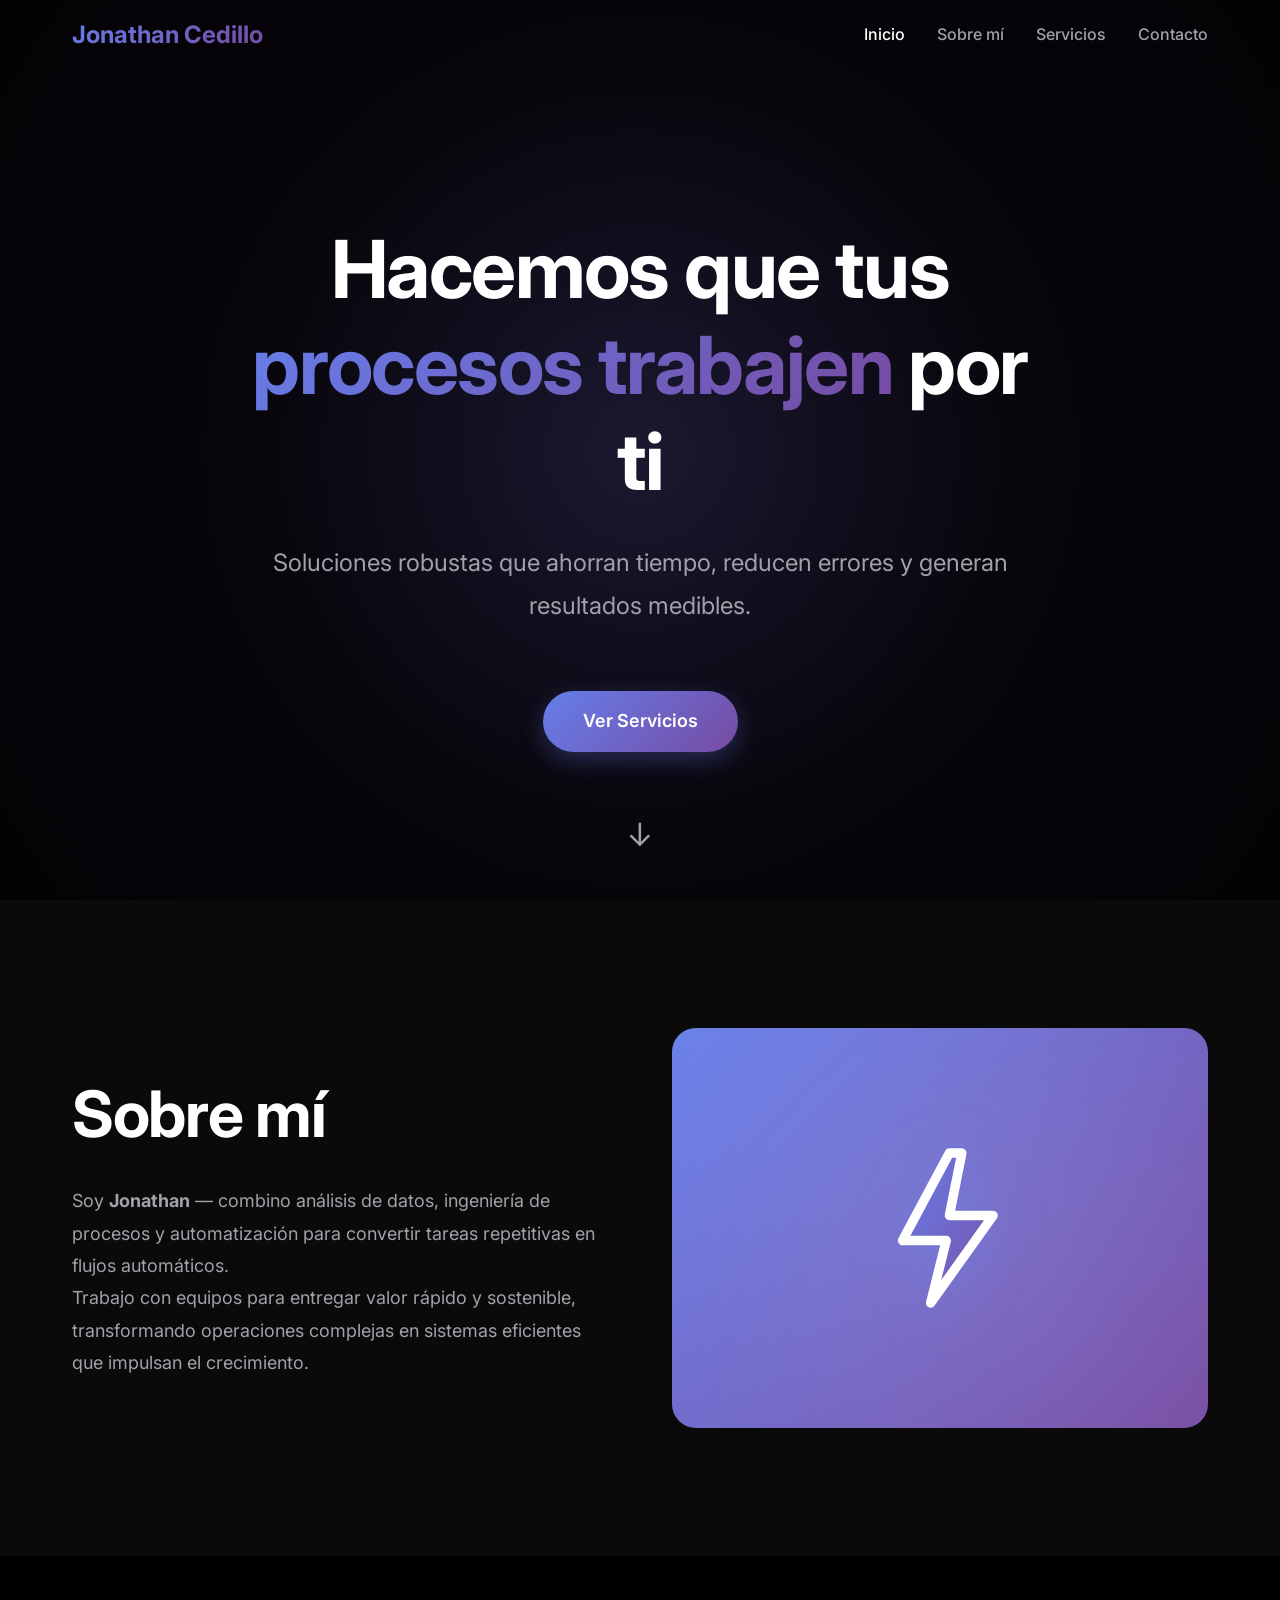
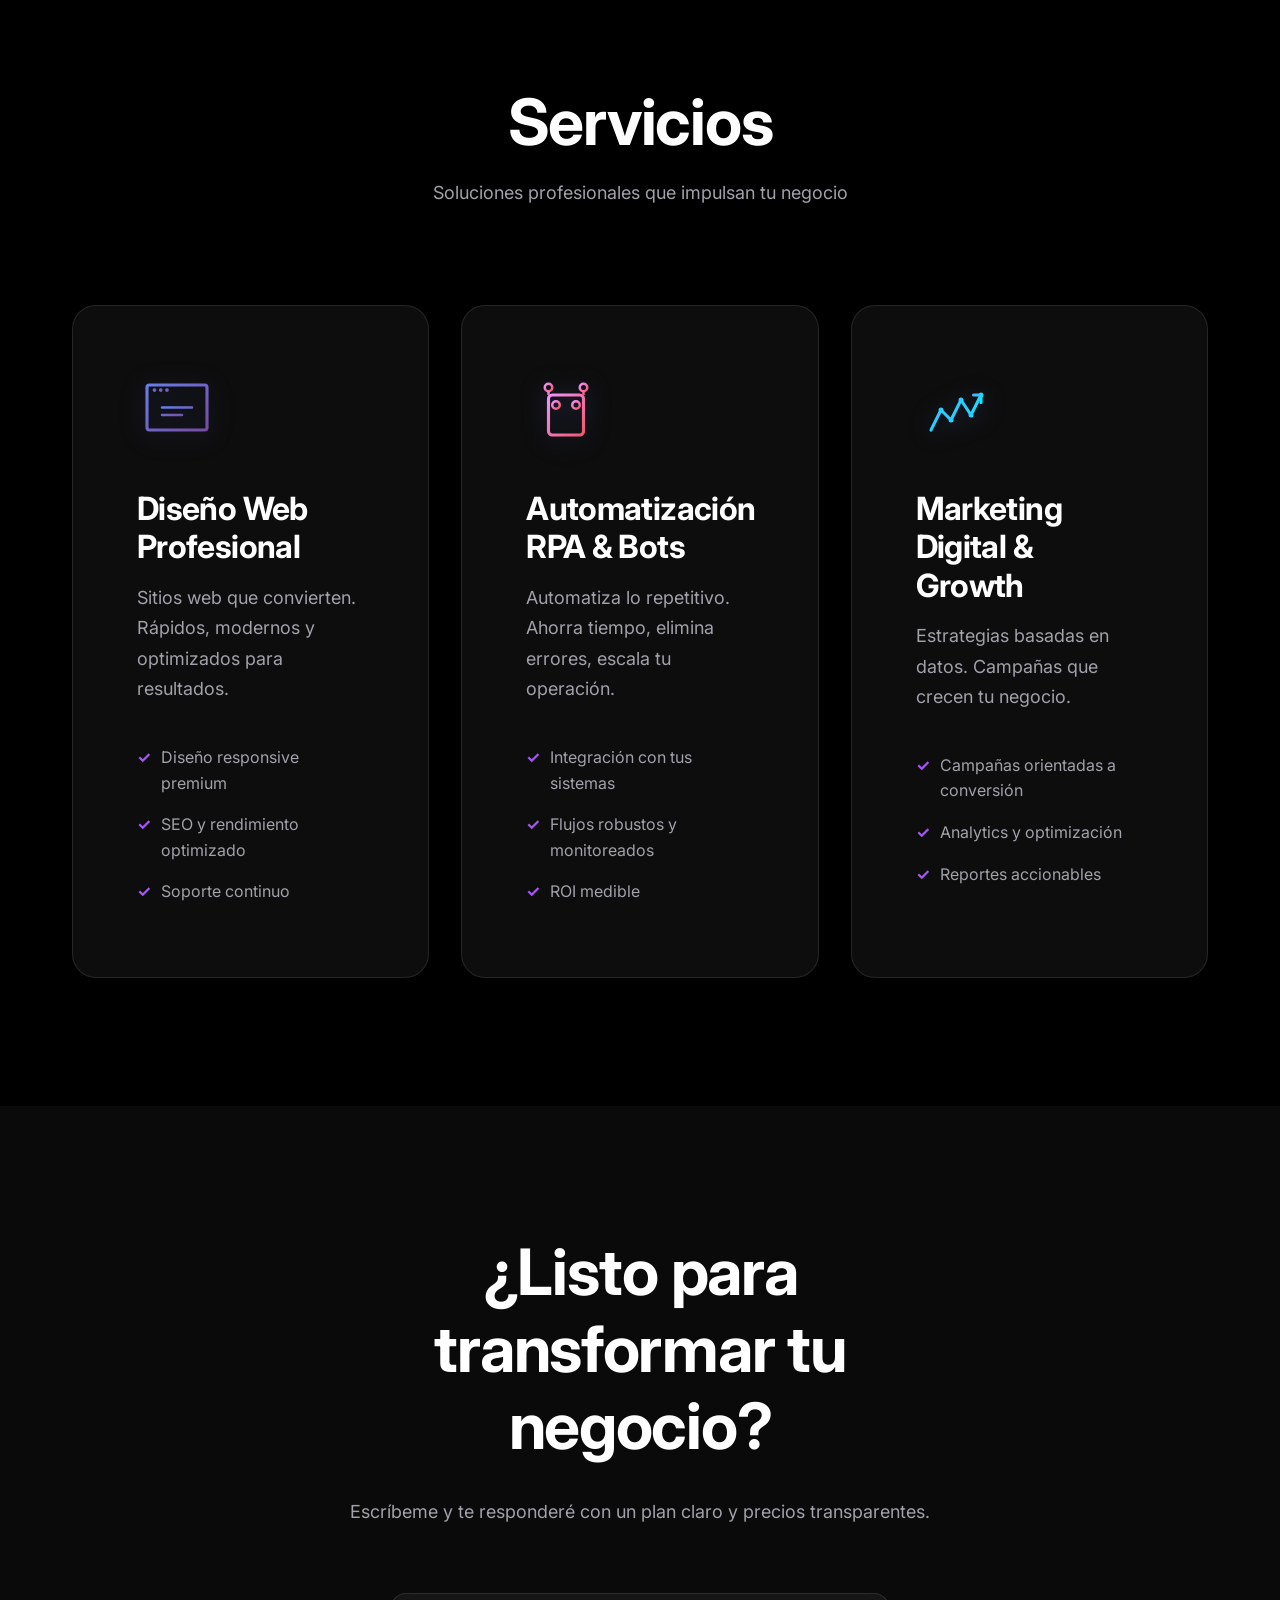
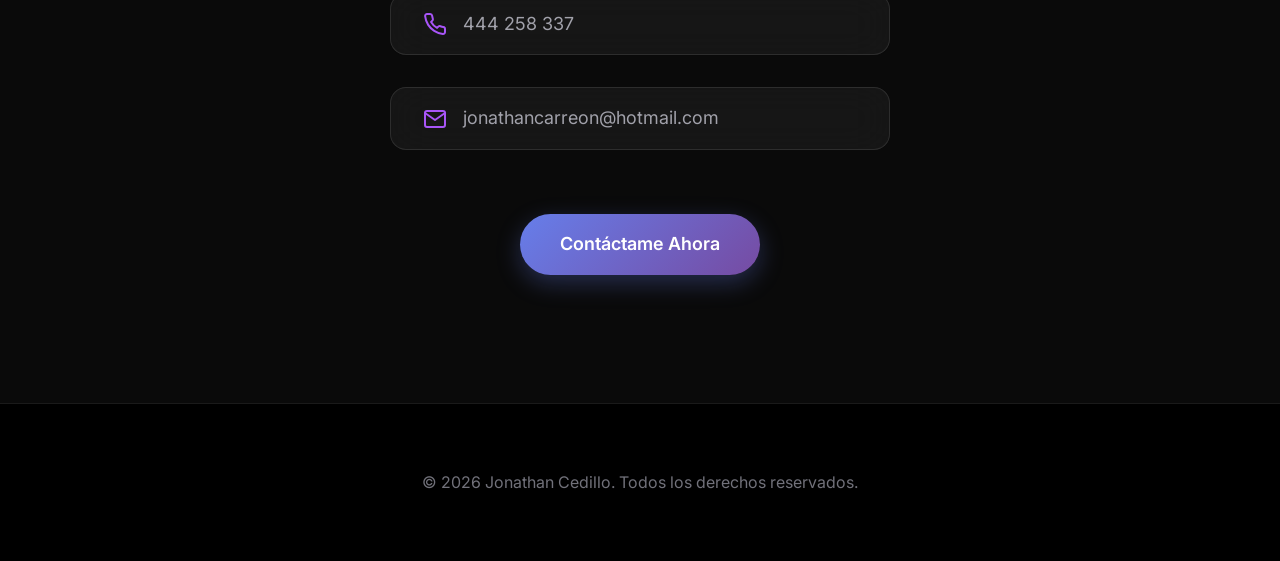
==== index.html @ 942b06e4 "Subida nueva version limpia" ====
<!DOCTYPE html>
<html lang="es">

<head>
    <meta charset="UTF-8">
    <meta name="viewport" content="width=device-width, initial-scale=1.0">
    <meta name="description"
        content="Jonathan Cedillo - Analista de datos, Web Master y desarrollador RPA. Soluciones que ahorran tiempo y generan resultados.">
    <meta name="keywords" content="desarrollo web, RPA, automatización, marketing digital, análisis de datos">
    <meta name="author" content="Jonathan Cedillo">

    <title>Jonathan Cedillo — Innovación Digital</title>

    <!-- Google Fonts -->
    <link rel="preconnect" href="https://fonts.googleapis.com">
    <link rel="preconnect" href="https://fonts.gstatic.com" crossorigin>
    <link href="https://fonts.googleapis.com/css2?family=Inter:wght@400;500;600;700;800&display=swap" rel="stylesheet">

    <!-- Styles -->
    <link rel="stylesheet" href="styles.css">
</head>

<body>
    <!-- Navigation -->
    <nav class="navbar" id="navbar">
        <div class="container nav-container">
            <a href="#hero" class="logo">Jonathan Cedillo</a>
            <ul class="nav-links">
                <li><a href="#hero" class="nav-link">Inicio</a></li>
                <li><a href="#about" class="nav-link">Sobre mí</a></li>
                <li><a href="#services" class="nav-link">Servicios</a></li>
                <li><a href="#contact" class="nav-link">Contacto</a></li>
            </ul>
            <button class="mobile-menu-btn" aria-label="Menu">☰</button>
        </div>
    </nav>

    <!-- Hero Section -->
    <section class="hero" id="hero">
        <div class="hero-background"></div>
        <div class="container hero-content">
            <h1 class="hero-title">
                Hacemos que tus <span class="gradient-text">procesos trabajen</span> por ti
            </h1>
            <p class="hero-subtitle">
                Soluciones robustas que ahorran tiempo, reducen errores y generan resultados medibles.
            </p>
            <a href="#services" class="hero-cta">Ver Servicios</a>
        </div>
        <div class="scroll-indicator"></div>
    </section>

    <!-- About Section -->
    <section class="about section" id="about">
        <div class="container">
            <div class="about-content" data-animate>
                <div class="about-text">
                    <h2>Sobre mí</h2>
                    <p>
                        Soy <strong>Jonathan</strong> — combino análisis de datos, ingeniería de procesos y
                        automatización
                        para convertir tareas repetitivas en flujos automáticos.
                    </p>
                    <p>
                        Trabajo con equipos para entregar valor rápido y sostenible, transformando operaciones
                        complejas en sistemas eficientes que impulsan el crecimiento.
                    </p>
                </div>
                <div class="about-visual">
                    <svg class="about-icon" viewBox="0 0 64 64" fill="none" xmlns="http://www.w3.org/2000/svg">
                        <path d="M35 8L20 36h14l-5 20 20-28H35l4-20z" stroke="white" stroke-width="3"
                            stroke-linecap="round" stroke-linejoin="round" fill="url(#aboutGrad)" />
                        <defs>
                            <linearGradient id="aboutGrad" x1="0%" y1="0%" x2="100%" y2="100%">
                                <stop offset="0%" style="stop-color:#667eea;stop-opacity:0.8" />
                                <stop offset="100%" style="stop-color:#764ba2;stop-opacity:0.8" />
                            </linearGradient>
                        </defs>
                    </svg>
                </div>
            </div>
        </div>
    </section>

    <!-- Services Section -->
    <section class="services section" id="services">
        <div class="container">
            <div class="section-header">
                <h2>Servicios</h2>
                <p>Soluciones profesionales que impulsan tu negocio</p>
            </div>

            <div class="services-grid">
                <!-- Service 1: Web Design -->
                <div class="service-card" data-animate>
                    <div class="service-icon">
                        <svg viewBox="0 0 64 64" fill="none" xmlns="http://www.w3.org/2000/svg">
                            <rect x="8" y="12" width="48" height="36" rx="2" stroke="url(#grad1)" stroke-width="2.5" />
                            <path d="M8 20h48" stroke="url(#grad1)" stroke-width="2.5" />
                            <circle cx="14" cy="16" r="1.5" fill="url(#grad1)" />
                            <circle cx="19" cy="16" r="1.5" fill="url(#grad1)" />
                            <circle cx="24" cy="16" r="1.5" fill="url(#grad1)" />
                            <path d="M20 30h24M20 36h16" stroke="url(#grad1)" stroke-width="2" stroke-linecap="round" />
                            <defs>
                                <linearGradient id="grad1" x1="0%" y1="0%" x2="100%" y2="100%">
                                    <stop offset="0%" style="stop-color:#667eea;stop-opacity:1" />
                                    <stop offset="100%" style="stop-color:#764ba2;stop-opacity:1" />
                                </linearGradient>
                            </defs>
                        </svg>
                    </div>
                    <h3>Diseño Web Profesional</h3>
                    <p class="service-description">
                        Sitios web que convierten. Rápidos, modernos y optimizados para resultados.
                    </p>
                    <ul class="service-features">
                        <li>Diseño responsive premium</li>
                        <li>SEO y rendimiento optimizado</li>
                        <li>Soporte continuo</li>
                    </ul>
                </div>

                <!-- Service 2: RPA & Bots -->
                <div class="service-card" data-animate>
                    <div class="service-icon">
                        <svg viewBox="0 0 64 64" fill="none" xmlns="http://www.w3.org/2000/svg">
                            <rect x="18" y="20" width="28" height="32" rx="3" stroke="url(#grad2)" stroke-width="2.5" />
                            <circle cx="24" cy="28" r="3" stroke="url(#grad2)" stroke-width="2" />
                            <circle cx="40" cy="28" r="3" stroke="url(#grad2)" stroke-width="2" />
                            <path d="M26 38h12" stroke="url(#grad2)" stroke-width="2.5" stroke-linecap="round" />
                            <circle cx="18" cy="14" r="3" stroke="url(#grad2)" stroke-width="2" />
                            <circle cx="46" cy="14" r="3" stroke="url(#grad2)" stroke-width="2" />
                            <path d="M18 17v3M46 17v3" stroke="url(#grad2)" stroke-width="2" />
                            <defs>
                                <linearGradient id="grad2" x1="0%" y1="0%" x2="100%" y2="100%">
                                    <stop offset="0%" style="stop-color:#f093fb;stop-opacity:1" />
                                    <stop offset="100%" style="stop-color:#f5576c;stop-opacity:1" />
                                </linearGradient>
                            </defs>
                        </svg>
                    </div>
                    <h3>Automatización RPA & Bots</h3>
                    <p class="service-description">
                        Automatiza lo repetitivo. Ahorra tiempo, elimina errores, escala tu operación.
                    </p>
                    <ul class="service-features">
                        <li>Integración con tus sistemas</li>
                        <li>Flujos robustos y monitoreados</li>
                        <li>ROI medible</li>
                    </ul>
                </div>

                <!-- Service 3: Marketing Digital -->
                <div class="service-card" data-animate>
                    <div class="service-icon">
                        <svg viewBox="0 0 64 64" fill="none" xmlns="http://www.w3.org/2000/svg">
                            <path d="M12 48L20 32L28 40L36 24L44 36L52 20" stroke="url(#grad3)" stroke-width="2.5"
                                stroke-linecap="round" stroke-linejoin="round" />
                            <path d="M46 20h6v6" stroke="url(#grad3)" stroke-width="2.5" stroke-linecap="round"
                                stroke-linejoin="round" />
                            <circle cx="20" cy="32" r="2" fill="url(#grad3)" />
                            <circle cx="28" cy="40" r="2" fill="url(#grad3)" />
                            <circle cx="36" cy="24" r="2" fill="url(#grad3)" />
                            <circle cx="44" cy="36" r="2" fill="url(#grad3)" />
                            <circle cx="52" cy="20" r="2" fill="url(#grad3)" />
                            <defs>
                                <linearGradient id="grad3" x1="0%" y1="0%" x2="100%" y2="100%">
                                    <stop offset="0%" style="stop-color:#4facfe;stop-opacity:1" />
                                    <stop offset="100%" style="stop-color:#00f2fe;stop-opacity:1" />
                                </linearGradient>
                            </defs>
                        </svg>
                    </div>
                    <h3>Marketing Digital & Growth</h3>
                    <p class="service-description">
                        Estrategias basadas en datos. Campañas que crecen tu negocio.
                    </p>
                    <ul class="service-features">
                        <li>Campañas orientadas a conversión</li>
                        <li>Analytics y optimización</li>
                        <li>Reportes accionables</li>
                    </ul>
                </div>
            </div>
        </div>
    </section>

    <!-- Contact Section -->
    <section class="contact section" id="contact">
        <div class="container">
            <div class="contact-content" data-animate>
                <h2>¿Listo para transformar tu negocio?</h2>
                <p>
                    Escríbeme y te responderé con un plan claro y precios transparentes.
                </p>

                <div class="contact-info">
                    <a href="tel:+52444258337" class="contact-item">
                        <svg viewBox="0 0 24 24" fill="none" xmlns="http://www.w3.org/2000/svg">
                            <path
                                d="M22 16.92v3a2 2 0 01-2.18 2 19.79 19.79 0 01-8.63-3.07 19.5 19.5 0 01-6-6 19.79 19.79 0 01-3.07-8.67A2 2 0 014.11 2h3a2 2 0 012 1.72 12.84 12.84 0 00.7 2.81 2 2 0 01-.45 2.11L8.09 9.91a16 16 0 006 6l1.27-1.27a2 2 0 012.11-.45 12.84 12.84 0 002.81.7A2 2 0 0122 16.92z"
                                stroke="currentColor" stroke-width="2" stroke-linecap="round" stroke-linejoin="round" />
                        </svg>
                        <span>444 258 337</span>
                    </a>

                    <a href="mailto:jonathancarreon@hotmail.com" class="contact-item">
                        <svg viewBox="0 0 24 24" fill="none" xmlns="http://www.w3.org/2000/svg">
                            <path d="M4 4h16c1.1 0 2 .9 2 2v12c0 1.1-.9 2-2 2H4c-1.1 0-2-.9-2-2V6c0-1.1.9-2 2-2z"
                                stroke="currentColor" stroke-width="2" stroke-linecap="round" stroke-linejoin="round" />
                            <polyline points="22,6 12,13 2,6" stroke="currentColor" stroke-width="2"
                                stroke-linecap="round" stroke-linejoin="round" />
                        </svg>
                        <span>jonathancarreon@hotmail.com</span>
                    </a>
                </div>

                <a href="mailto:jonathancarreon@hotmail.com" class="contact-cta">
                    Contáctame Ahora
                </a>
            </div>
        </div>
    </section>

    <!-- Footer -->
    <footer class="footer">
        <div class="container">
            <p>&copy; 2026 Jonathan Cedillo. Todos los derechos reservados.</p>
        </div>
    </footer>

    <!-- JavaScript -->
    <script src="script.js"></script>
</body>

</html>
---- styles.css ----
/* ============================================
   PREMIUM DESIGN SYSTEM - Apple-Inspired
   ============================================ */

:root {
  /* Color Palette - Dark Mode Premium */
  --color-bg-primary: #000000;
  --color-bg-secondary: #0a0a0a;
  --color-bg-tertiary: #1a1a1a;

  /* Vibrant Accents */
  --color-accent-purple: #a855f7;
  --color-accent-blue: #3b82f6;
  --color-accent-cyan: #06b6d4;
  --color-accent-pink: #ec4899;

  /* Gradients */
  --gradient-primary: linear-gradient(135deg, #667eea 0%, #764ba2 100%);
  --gradient-hero: linear-gradient(135deg, #667eea 0%, #764ba2 50%, #f093fb 100%);
  --gradient-service-1: linear-gradient(135deg, #667eea 0%, #764ba2 100%);
  --gradient-service-2: linear-gradient(135deg, #f093fb 0%, #f5576c 100%);
  --gradient-service-3: linear-gradient(135deg, #4facfe 0%, #00f2fe 100%);

  /* Text Colors */
  --color-text-primary: #ffffff;
  --color-text-secondary: #a1a1aa;
  --color-text-muted: #71717a;

  /* Glass Effect */
  --glass-bg: rgba(255, 255, 255, 0.05);
  --glass-border: rgba(255, 255, 255, 0.1);
  --glass-blur: blur(20px);

  /* Spacing */
  --spacing-xs: 0.5rem;
  --spacing-sm: 1rem;
  --spacing-md: 2rem;
  --spacing-lg: 4rem;
  --spacing-xl: 6rem;
  --spacing-2xl: 8rem;

  /* Typography */
  --font-primary: 'Inter', -apple-system, BlinkMacSystemFont, 'Segoe UI', sans-serif;
  --font-size-xs: 0.875rem;
  --font-size-sm: 1rem;
  --font-size-md: 1.125rem;
  --font-size-lg: 1.5rem;
  --font-size-xl: 2rem;
  --font-size-2xl: 3rem;
  --font-size-3xl: 4rem;
  --font-size-4xl: 5rem;

  /* Transitions */
  --transition-fast: 0.2s ease;
  --transition-base: 0.3s ease;
  --transition-slow: 0.5s ease;

  /* Shadows */
  --shadow-sm: 0 2px 8px rgba(0, 0, 0, 0.1);
  --shadow-md: 0 4px 16px rgba(0, 0, 0, 0.2);
  --shadow-lg: 0 8px 32px rgba(0, 0, 0, 0.3);
  --shadow-glow: 0 0 40px rgba(102, 126, 234, 0.4);
}

/* ============================================
   RESET & BASE STYLES
   ============================================ */

* {
  margin: 0;
  padding: 0;
  box-sizing: border-box;
}

html {
  scroll-behavior: smooth;
  overflow-x: hidden;
}

body {
  font-family: var(--font-primary);
  background: var(--color-bg-primary);
  color: var(--color-text-primary);
  line-height: 1.6;
  overflow-x: hidden;
  -webkit-font-smoothing: antialiased;
  -moz-osx-font-smoothing: grayscale;
}

/* ============================================
   TYPOGRAPHY
   ============================================ */

h1,
h2,
h3,
h4,
h5,
h6 {
  font-weight: 700;
  line-height: 1.2;
  letter-spacing: -0.02em;
}

h1 {
  font-size: clamp(2.5rem, 8vw, var(--font-size-4xl));
}

h2 {
  font-size: clamp(2rem, 6vw, var(--font-size-3xl));
}

h3 {
  font-size: clamp(1.5rem, 4vw, var(--font-size-xl));
}

p {
  font-size: var(--font-size-md);
  color: var(--color-text-secondary);
  line-height: 1.8;
}

/* ============================================
   UTILITY CLASSES
   ============================================ */

.container {
  max-width: 1200px;
  margin: 0 auto;
  padding: 0 var(--spacing-md);
}

.section {
  padding: var(--spacing-2xl) 0;
  position: relative;
}

.gradient-text {
  background: var(--gradient-primary);
  -webkit-background-clip: text;
  -webkit-text-fill-color: transparent;
  background-clip: text;
}

.glass {
  background: var(--glass-bg);
  backdrop-filter: var(--glass-blur);
  -webkit-backdrop-filter: var(--glass-blur);
  border: 1px solid var(--glass-border);
  border-radius: 24px;
}

/* ============================================
   NAVIGATION
   ============================================ */

.navbar {
  position: fixed;
  top: 0;
  left: 0;
  right: 0;
  z-index: 1000;
  padding: var(--spacing-sm) 0;
  transition: all var(--transition-base);
}

.navbar.scrolled {
  background: rgba(0, 0, 0, 0.8);
  backdrop-filter: blur(20px);
  -webkit-backdrop-filter: blur(20px);
  border-bottom: 1px solid var(--glass-border);
  box-shadow: var(--shadow-md);
}

.nav-container {
  display: flex;
  justify-content: space-between;
  align-items: center;
}

.logo {
  font-size: var(--font-size-lg);
  font-weight: 700;
  background: var(--gradient-primary);
  -webkit-background-clip: text;
  -webkit-text-fill-color: transparent;
  background-clip: text;
  text-decoration: none;
}

.nav-links {
  display: flex;
  gap: var(--spacing-md);
  list-style: none;
}

.nav-links a {
  color: var(--color-text-secondary);
  text-decoration: none;
  font-weight: 500;
  transition: color var(--transition-fast);
  position: relative;
}

.nav-links a::after {
  content: '';
  position: absolute;
  bottom: -4px;
  left: 0;
  width: 0;
  height: 2px;
  background: var(--gradient-primary);
  transition: width var(--transition-base);
}

.nav-links a:hover {
  color: var(--color-text-primary);
}

.nav-links a:hover::after {
  width: 100%;
}

.nav-links a.active {
  color: var(--color-text-primary);
}

/* Mobile Menu */
.mobile-menu-btn {
  display: none;
  background: none;
  border: none;
  color: var(--color-text-primary);
  font-size: 1.5rem;
  cursor: pointer;
}

/* ============================================
   HERO SECTION
   ============================================ */

.hero {
  min-height: 100vh;
  display: flex;
  align-items: center;
  justify-content: center;
  position: relative;
  overflow: hidden;
  padding-top: 80px;
}

.hero-background {
  position: absolute;
  top: 0;
  left: 0;
  right: 0;
  bottom: 0;
  background: radial-gradient(circle at 50% 50%, rgba(102, 126, 234, 0.15) 0%, transparent 50%);
  z-index: 0;
}

.hero-background::before {
  content: '';
  position: absolute;
  top: -50%;
  left: -50%;
  width: 200%;
  height: 200%;
  background: radial-gradient(circle, rgba(118, 75, 162, 0.1) 0%, transparent 70%);
  animation: rotate 30s linear infinite;
}

@keyframes rotate {
  from {
    transform: rotate(0deg);
  }

  to {
    transform: rotate(360deg);
  }
}

.hero-content {
  position: relative;
  z-index: 1;
  text-align: center;
  max-width: 900px;
}

.hero-title {
  margin-bottom: var(--spacing-md);
  animation: fadeInUp 1s ease;
}

.hero-subtitle {
  font-size: clamp(1.125rem, 3vw, 1.5rem);
  color: var(--color-text-secondary);
  margin-bottom: var(--spacing-lg);
  animation: fadeInUp 1s ease 0.2s backwards;
}

.hero-cta {
  display: inline-block;
  padding: 1rem 2.5rem;
  background: var(--gradient-primary);
  color: white;
  text-decoration: none;
  border-radius: 50px;
  font-weight: 600;
  font-size: var(--font-size-md);
  transition: all var(--transition-base);
  box-shadow: 0 8px 24px rgba(102, 126, 234, 0.3);
  animation: fadeInUp 1s ease 0.4s backwards;
  position: relative;
  overflow: hidden;
}

.hero-cta::before {
  content: '';
  position: absolute;
  top: 0;
  left: -100%;
  width: 100%;
  height: 100%;
  background: linear-gradient(90deg, transparent, rgba(255, 255, 255, 0.2), transparent);
  transition: left 0.5s;
}

.hero-cta:hover::before {
  left: 100%;
}

.hero-cta:hover {
  transform: translateY(-2px);
  box-shadow: 0 12px 32px rgba(102, 126, 234, 0.5);
}

@keyframes fadeInUp {
  from {
    opacity: 0;
    transform: translateY(30px);
  }

  to {
    opacity: 1;
    transform: translateY(0);
  }
}

.scroll-indicator {
  position: absolute;
  bottom: 40px;
  left: 50%;
  transform: translateX(-50%);
  animation: bounce 2s infinite;
}

.scroll-indicator::before {
  content: '↓';
  font-size: 2rem;
  color: var(--color-text-secondary);
}

@keyframes bounce {

  0%,
  20%,
  50%,
  80%,
  100% {
    transform: translateX(-50%) translateY(0);
  }

  40% {
    transform: translateX(-50%) translateY(-10px);
  }

  60% {
    transform: translateX(-50%) translateY(-5px);
  }
}

/* ============================================
   ABOUT SECTION
   ============================================ */

.about {
  background: var(--color-bg-secondary);
}

.about-content {
  display: grid;
  grid-template-columns: 1fr 1fr;
  gap: var(--spacing-lg);
  align-items: center;
}

.about-text h2 {
  margin-bottom: var(--spacing-md);
}

.about-visual {
  position: relative;
  height: 400px;
  border-radius: 24px;
  background: var(--gradient-primary);
  display: flex;
  align-items: center;
  justify-content: center;
  overflow: hidden;
}

.about-visual::before {
  content: '';
  position: absolute;
  width: 200%;
  height: 200%;
  background: radial-gradient(circle, rgba(255, 255, 255, 0.1) 0%, transparent 70%);
  animation: rotate 20s linear infinite;
}

/* ============================================
   SERVICES SECTION
   ============================================ */

.services {
  background: var(--color-bg-primary);
}

.section-header {
  text-align: center;
  margin-bottom: var(--spacing-xl);
}

.section-header h2 {
  margin-bottom: var(--spacing-sm);
}

.services-grid {
  display: grid;
  grid-template-columns: repeat(auto-fit, minmax(320px, 1fr));
  gap: var(--spacing-md);
}

.service-card {
  background: var(--glass-bg);
  backdrop-filter: var(--glass-blur);
  -webkit-backdrop-filter: var(--glass-blur);
  border: 1px solid var(--glass-border);
  border-radius: 24px;
  padding: var(--spacing-lg);
  transition: all var(--transition-base);
  position: relative;
  overflow: hidden;
  opacity: 0;
  transform: translateY(30px);
}

.service-card.animate {
  animation: fadeInUp 0.6s ease forwards;
}

.service-card::before {
  content: '';
  position: absolute;
  top: 0;
  left: 0;
  right: 0;
  height: 4px;
  background: var(--gradient-primary);
  transform: scaleX(0);
  transition: transform var(--transition-base);
}

.service-card:hover::before {
  transform: scaleX(1);
}

.service-card:nth-child(1)::before {
  background: var(--gradient-service-1);
}

.service-card:nth-child(2)::before {
  background: var(--gradient-service-2);
}

.service-card:nth-child(3)::before {
  background: var(--gradient-service-3);
}

.service-card:hover {
  transform: translateY(-8px);
  border-color: rgba(255, 255, 255, 0.2);
  box-shadow: var(--shadow-lg);
}

.service-icon {
  font-size: 3rem;
  margin-bottom: var(--spacing-md);
  display: inline-block;
  transition: transform var(--transition-base);
}

.service-icon svg {
  width: 80px;
  height: 80px;
  display: block;
  filter: drop-shadow(0 4px 12px rgba(102, 126, 234, 0.3));
  transition: all var(--transition-base);
}

.service-card:hover .service-icon {
  transform: scale(1.1) rotate(5deg);
}

.service-card:hover .service-icon svg {
  filter: drop-shadow(0 8px 20px rgba(102, 126, 234, 0.6));
  animation: iconPulse 2s ease-in-out infinite;
}

@keyframes iconPulse {

  0%,
  100% {
    transform: scale(1);
  }

  50% {
    transform: scale(1.05);
  }
}

/* About Section Icon */
.about-icon {
  width: 200px;
  height: 200px;
  filter: drop-shadow(0 8px 24px rgba(102, 126, 234, 0.5));
  animation: float 6s ease-in-out infinite;
}

@keyframes float {

  0%,
  100% {
    transform: translateY(0px) rotate(0deg);
  }

  33% {
    transform: translateY(-20px) rotate(5deg);
  }

  66% {
    transform: translateY(-10px) rotate(-5deg);
  }
}

.service-card h3 {
  margin-bottom: var(--spacing-sm);
  color: var(--color-text-primary);
}

.service-description {
  font-size: var(--font-size-md);
  color: var(--color-text-secondary);
  margin-bottom: var(--spacing-md);
  line-height: 1.7;
}

.service-features {
  list-style: none;
  margin-top: var(--spacing-md);
}

.service-features li {
  color: var(--color-text-secondary);
  padding: 0.5rem 0;
  padding-left: 1.5rem;
  position: relative;
  font-size: var(--font-size-sm);
}

.service-features li::before {
  content: '✓';
  position: absolute;
  left: 0;
  color: var(--color-accent-purple);
  font-weight: bold;
}

/* ============================================
   CONTACT SECTION
   ============================================ */

.contact {
  background: var(--color-bg-secondary);
}

.contact-content {
  max-width: 600px;
  margin: 0 auto;
  text-align: center;
}

.contact-content h2 {
  margin-bottom: var(--spacing-md);
}

.contact-content p {
  margin-bottom: var(--spacing-lg);
}

.contact-info {
  display: flex;
  flex-direction: column;
  gap: var(--spacing-md);
  margin-bottom: var(--spacing-lg);
  max-width: 500px;
  margin-left: auto;
  margin-right: auto;
}

.contact-item {
  display: flex;
  align-items: center;
  gap: var(--spacing-sm);
  padding: var(--spacing-sm) var(--spacing-md);
  background: var(--glass-bg);
  backdrop-filter: var(--glass-blur);
  -webkit-backdrop-filter: var(--glass-blur);
  border: 1px solid var(--glass-border);
  border-radius: 16px;
  color: var(--color-text-primary);
  text-decoration: none;
  transition: all var(--transition-base);
  font-size: var(--font-size-md);
}

.contact-item:hover {
  background: rgba(255, 255, 255, 0.08);
  border-color: rgba(255, 255, 255, 0.2);
  transform: translateX(8px);
  box-shadow: var(--shadow-md);
}

.contact-item svg {
  width: 24px;
  height: 24px;
  color: var(--color-accent-purple);
  flex-shrink: 0;
  transition: transform var(--transition-base);
}

.contact-item:hover svg {
  transform: scale(1.2) rotate(5deg);
}

.contact-item span {
  color: var(--color-text-secondary);
  transition: color var(--transition-fast);
}

.contact-item:hover span {
  color: var(--color-text-primary);
}

.contact-cta {
  display: inline-block;
  padding: 1rem 2.5rem;
  background: var(--gradient-primary);
  color: white;
  text-decoration: none;
  border-radius: 50px;
  font-weight: 600;
  font-size: var(--font-size-md);
  transition: all var(--transition-base);
  box-shadow: 0 8px 24px rgba(102, 126, 234, 0.3);
}

.contact-cta:hover {
  transform: translateY(-2px);
  box-shadow: 0 12px 32px rgba(102, 126, 234, 0.5);
}

/* ============================================
   FOOTER
   ============================================ */

.footer {
  background: var(--color-bg-primary);
  padding: var(--spacing-lg) 0;
  text-align: center;
  border-top: 1px solid var(--glass-border);
}

.footer p {
  color: var(--color-text-muted);
  font-size: var(--font-size-sm);
}

/* ============================================
   RESPONSIVE DESIGN
   ============================================ */

@media (max-width: 768px) {
  .nav-links {
    display: none;
  }

  .mobile-menu-btn {
    display: block;
  }

  .about-content {
    grid-template-columns: 1fr;
  }

  .about-visual {
    height: 300px;
  }

  .about-icon {
    width: 150px;
    height: 150px;
  }

  .services-grid {
    grid-template-columns: 1fr;
  }

  .section {
    padding: var(--spacing-xl) 0;
  }

  .contact-info {
    max-width: 100%;
  }

  .contact-item {
    font-size: var(--font-size-sm);
  }

  .contact-item svg {
    width: 20px;
    height: 20px;
  }
}

@media (max-width: 480px) {
  :root {
    --spacing-lg: 3rem;
    --spacing-xl: 4rem;
    --spacing-2xl: 5rem;
  }

  .service-card {
    padding: var(--spacing-md);
  }
}

/* ============================================
   ANIMATIONS & EFFECTS
   ============================================ */

.fade-in {
  opacity: 0;
  transform: translateY(30px);
  transition: opacity 0.6s ease, transform 0.6s ease;
}

.fade-in.visible {
  opacity: 1;
  transform: translateY(0);
}

/* Smooth reveal on scroll */
[data-animate] {
  opacity: 0;
  transform: translateY(30px);
  transition: opacity 0.6s ease, transform 0.6s ease;
}

[data-animate].animated {
  opacity: 1;
  transform: translateY(0);
}
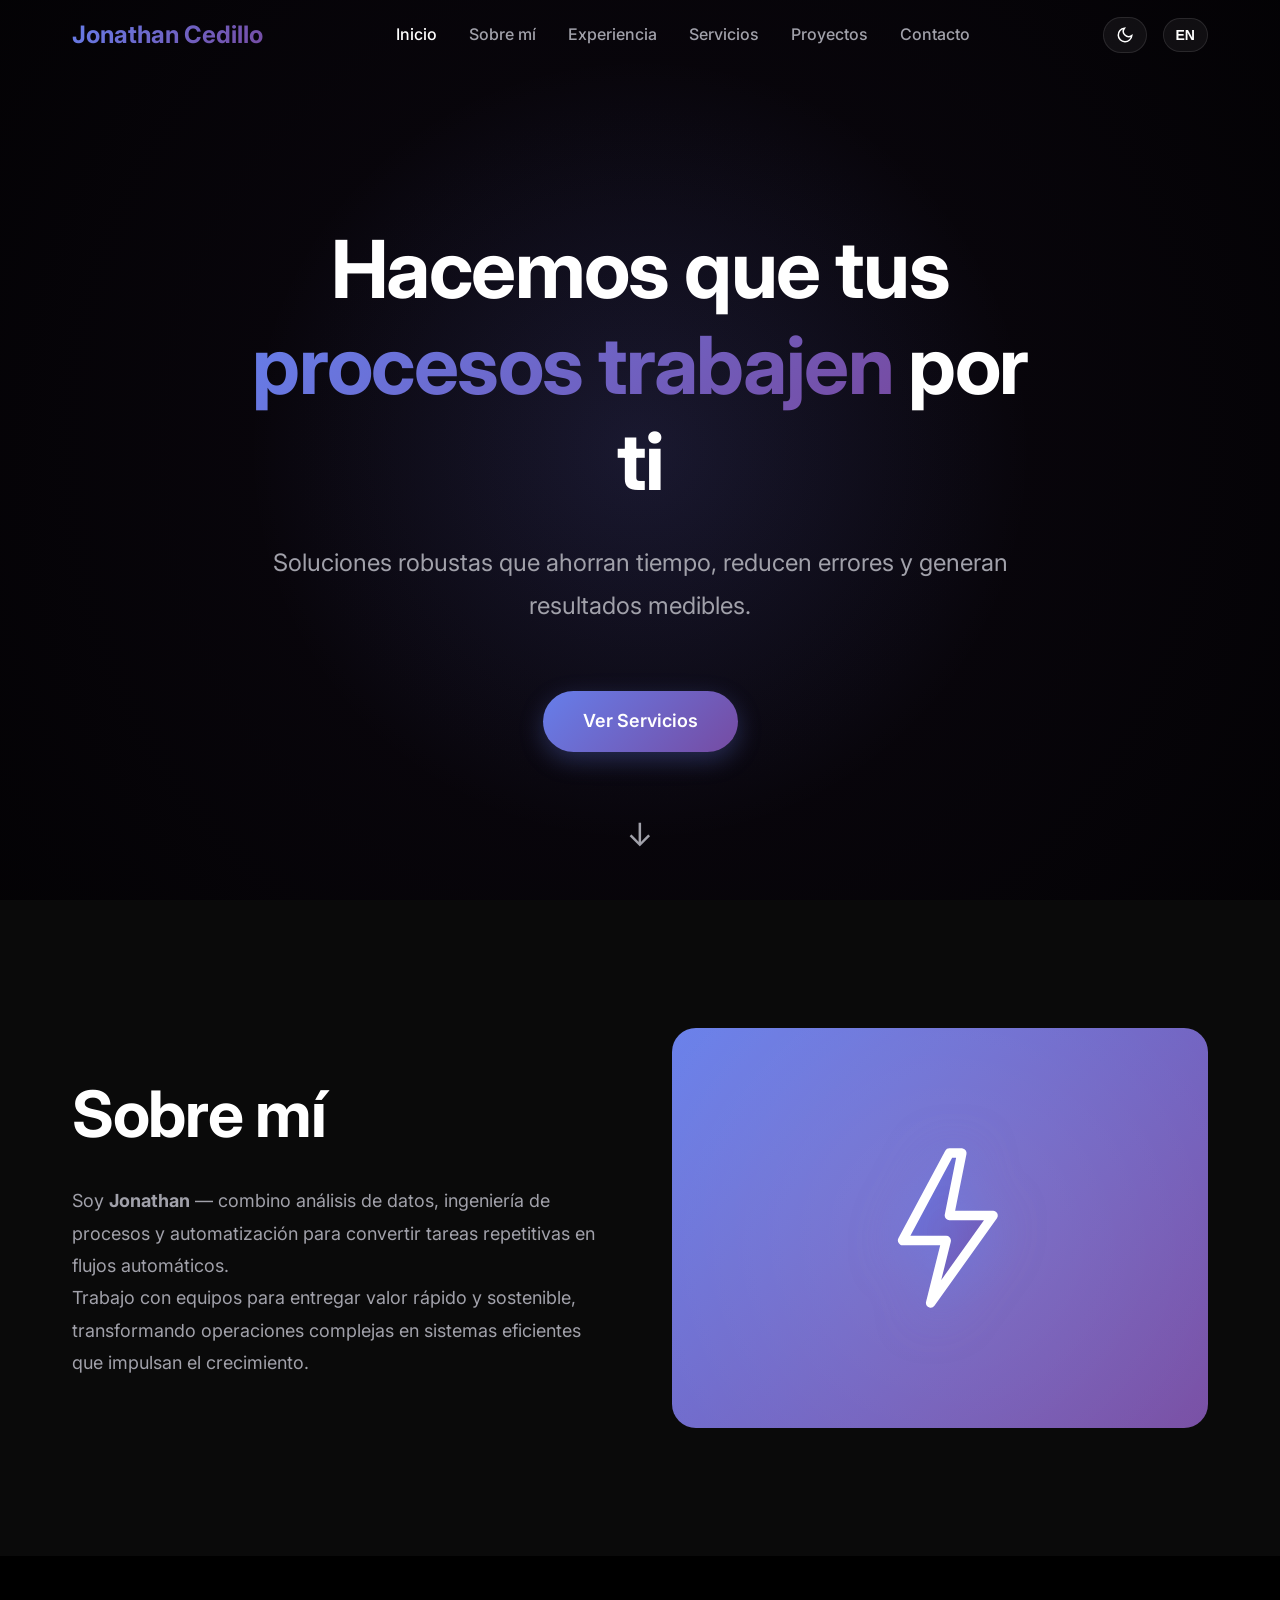
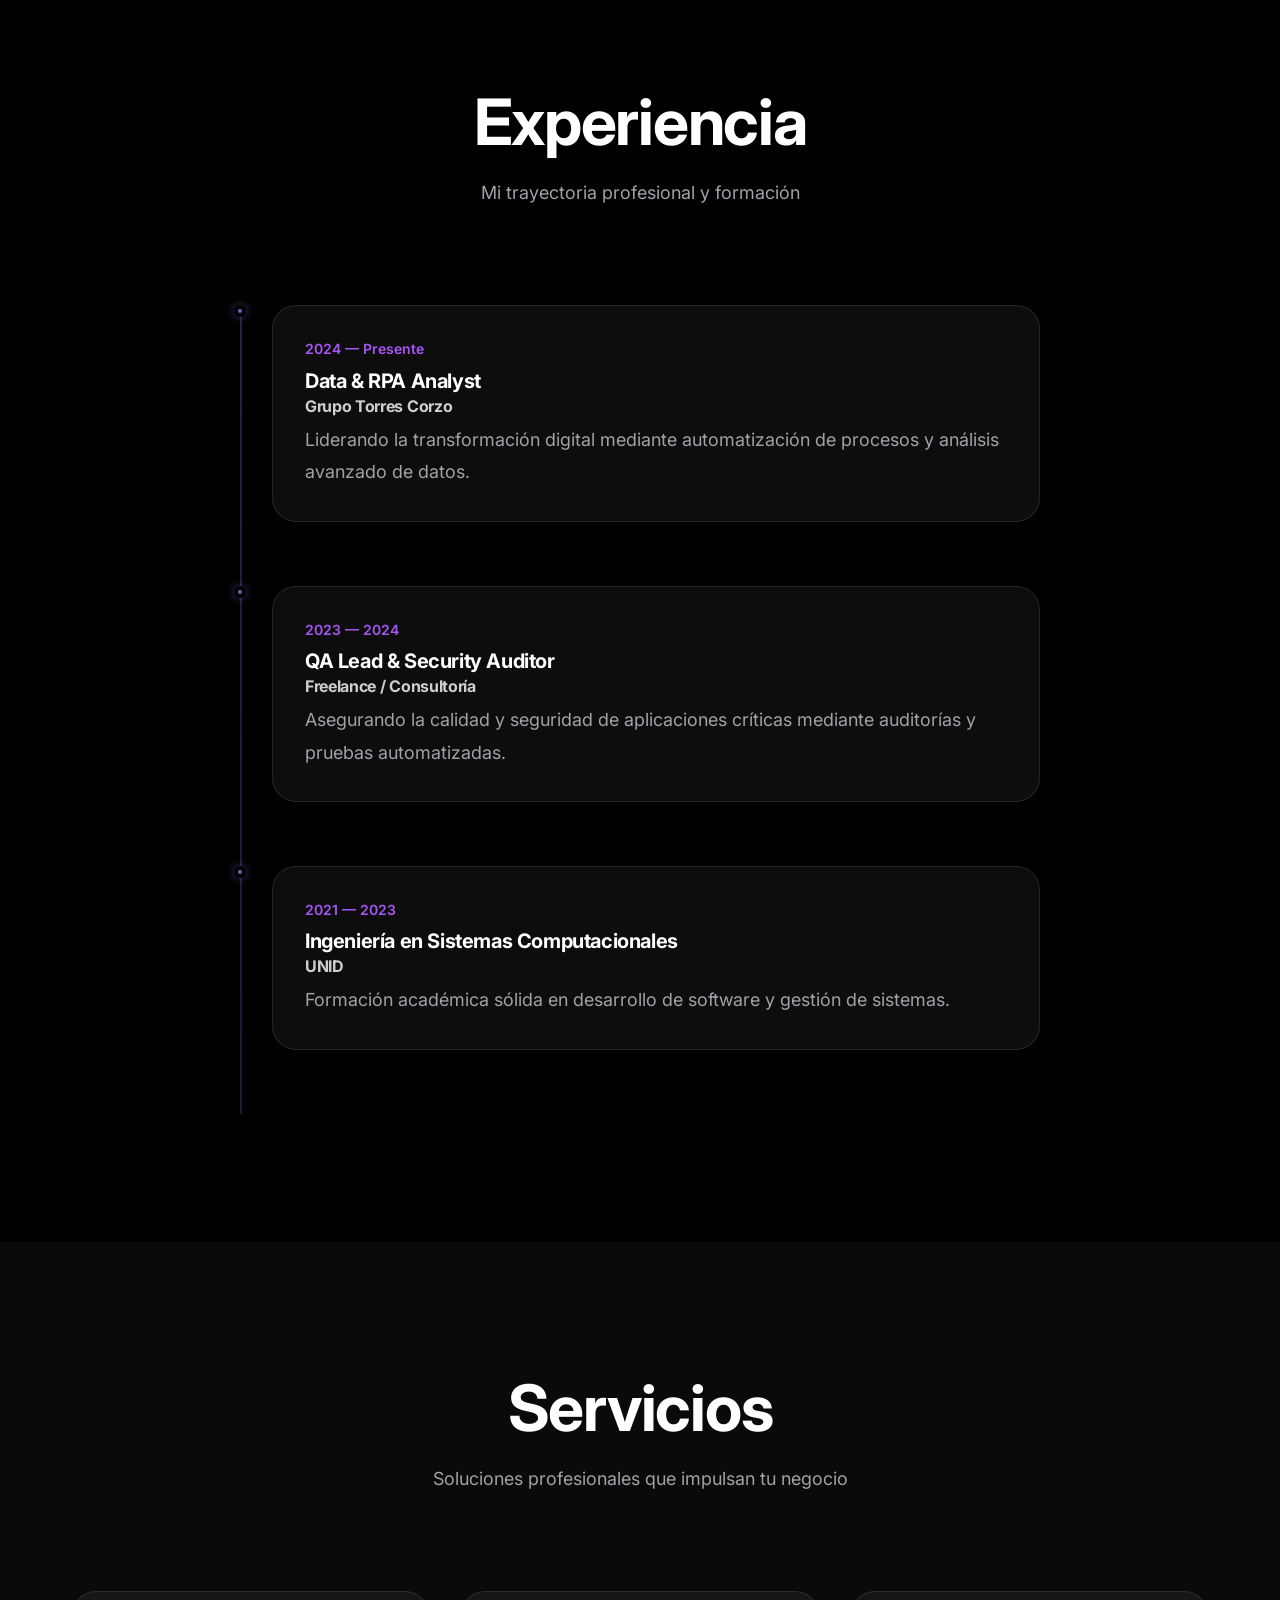
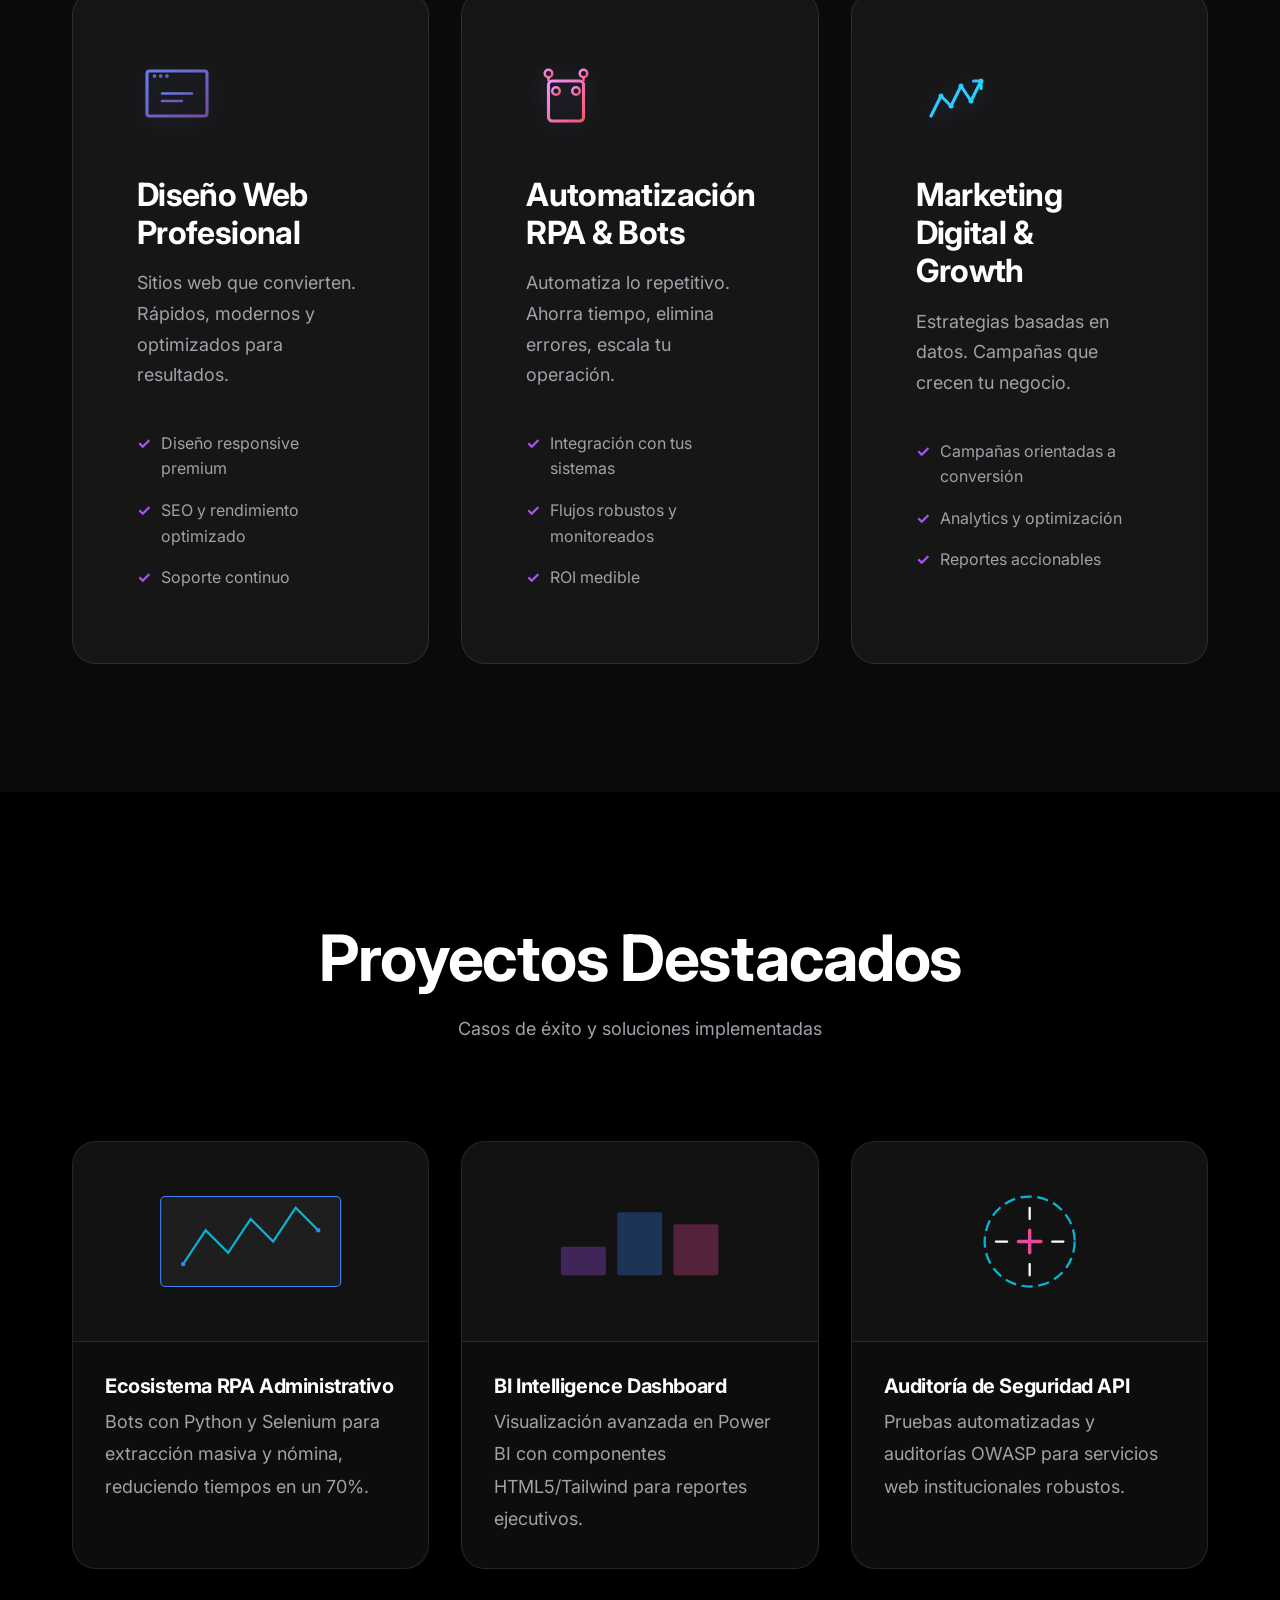
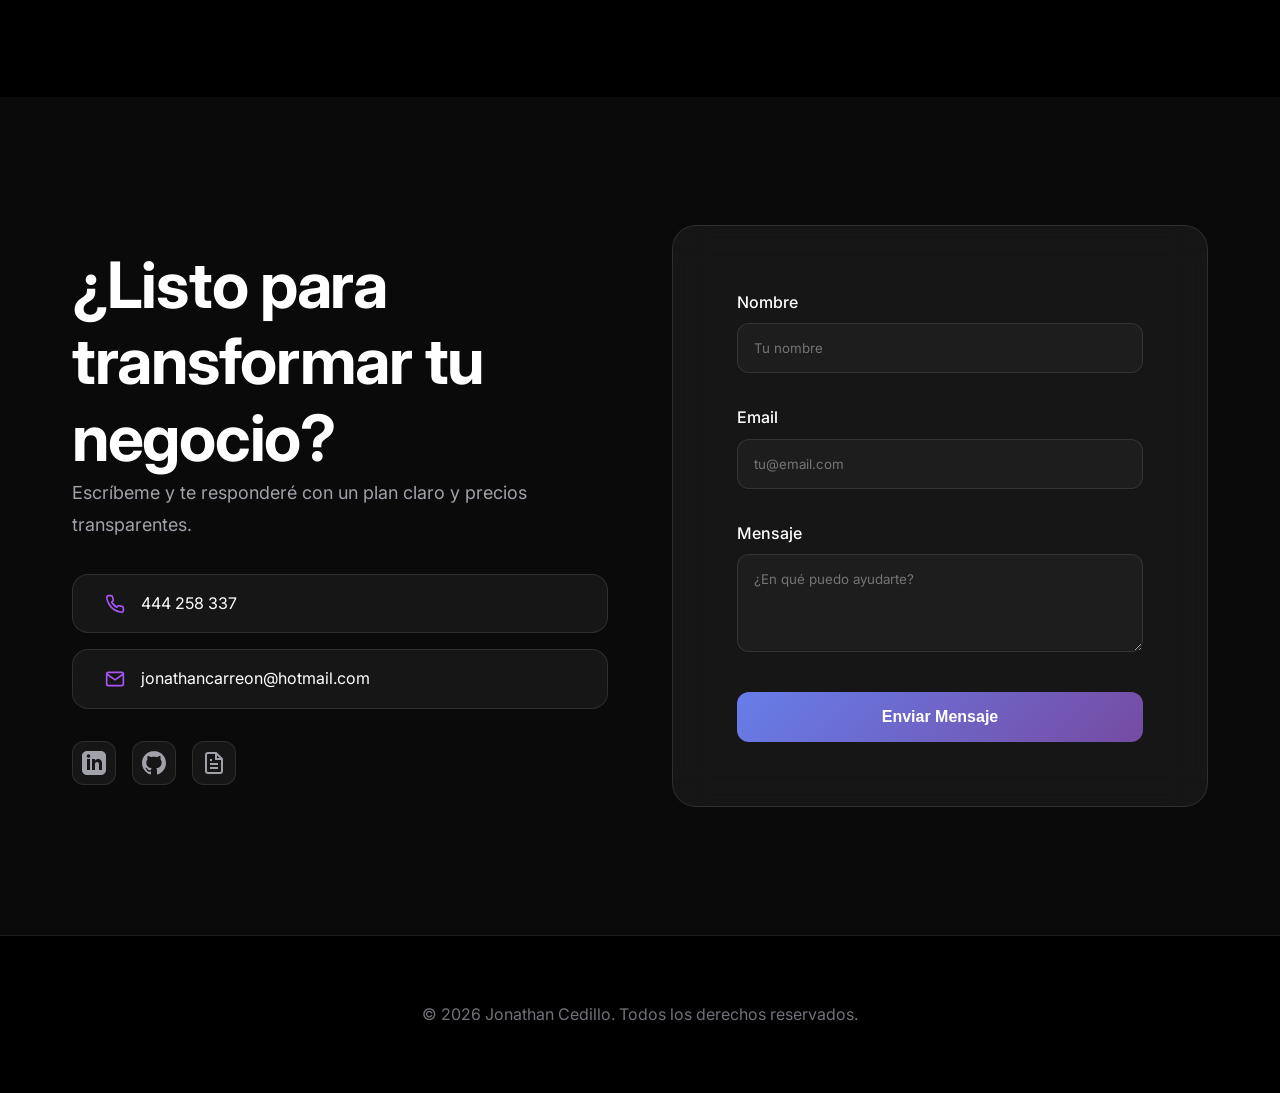
==== commit 035ee3f0: "feat: complete overhaul of portfolio with Apple-inspired aesthetic and i18n - Redesigned UI with gla" ====
--- a/index.html
+++ b/index.html
@@ -26,12 +26,33 @@
         <div class="container nav-container">
             <a href="#hero" class="logo">Jonathan Cedillo</a>
             <ul class="nav-links">
-                <li><a href="#hero" class="nav-link">Inicio</a></li>
-                <li><a href="#about" class="nav-link">Sobre mí</a></li>
-                <li><a href="#services" class="nav-link">Servicios</a></li>
-                <li><a href="#contact" class="nav-link">Contacto</a></li>
+                <li><a href="#hero" class="nav-link" data-i18n="nav-home">Inicio</a></li>
+                <li><a href="#about" class="nav-link" data-i18n="nav-about">Sobre mí</a></li>
+                <li><a href="#experience" class="nav-link" data-i18n="nav-experience">Experiencia</a></li>
+                <li><a href="#services" class="nav-link" data-i18n="nav-services">Servicios</a></li>
+                <li><a href="#portfolio" class="nav-link" data-i18n="nav-portfolio">Proyectos</a></li>
+                <li><a href="#contact" class="nav-link" data-i18n="nav-contact">Contacto</a></li>
             </ul>
-            <button class="mobile-menu-btn" aria-label="Menu">☰</button>
+            <div class="nav-actions">
+                <button id="theme-toggle" class="theme-toggle" aria-label="Toggle Theme">
+                    <svg class="sun-icon" viewBox="0 0 24 24" fill="none" stroke="currentColor" stroke-width="2">
+                        <circle cx="12" cy="12" r="5"></circle>
+                        <line x1="12" y1="1" x2="12" y2="3"></line>
+                        <line x1="12" y1="21" x2="12" y2="23"></line>
+                        <line x1="4.22" y1="4.22" x2="5.64" y2="5.64"></line>
+                        <line x1="18.36" y1="18.36" x2="19.78" y2="19.78"></line>
+                        <line x1="1" y1="12" x2="3" y2="12"></line>
+                        <line x1="21" y1="12" x2="23" y2="12"></line>
+                        <line x1="4.22" y1="19.78" x2="5.64" y2="18.36"></line>
+                        <line x1="18.36" y1="5.64" x2="19.78" y2="4.22"></line>
+                    </svg>
+                    <svg class="moon-icon" viewBox="0 0 24 24" fill="none" stroke="currentColor" stroke-width="2">
+                        <path d="M21 12.79A9 9 0 1 1 11.21 3 7 7 0 0 0 21 12.79z"></path>
+                    </svg>
+                </button>
+                <button id="lang-toggle" class="lang-toggle">EN</button>
+                <button class="mobile-menu-btn" aria-label="Menu">☰</button>
+            </div>
         </div>
     </nav>
 
@@ -39,13 +60,13 @@
     <section class="hero" id="hero">
         <div class="hero-background"></div>
         <div class="container hero-content">
-            <h1 class="hero-title">
+            <h1 class="hero-title" data-i18n="hero-title">
                 Hacemos que tus <span class="gradient-text">procesos trabajen</span> por ti
             </h1>
-            <p class="hero-subtitle">
+            <p class="hero-subtitle" data-i18n="hero-subtitle">
                 Soluciones robustas que ahorran tiempo, reducen errores y generan resultados medibles.
             </p>
-            <a href="#services" class="hero-cta">Ver Servicios</a>
+            <a href="#services" class="hero-cta" data-i18n="hero-cta">Ver Servicios</a>
         </div>
         <div class="scroll-indicator"></div>
     </section>
@@ -55,13 +76,13 @@
         <div class="container">
             <div class="about-content" data-animate>
                 <div class="about-text">
-                    <h2>Sobre mí</h2>
-                    <p>
+                    <h2 data-i18n="about-title">Sobre mí</h2>
+                    <p data-i18n="about-p1">
                         Soy <strong>Jonathan</strong> — combino análisis de datos, ingeniería de procesos y
                         automatización
                         para convertir tareas repetitivas en flujos automáticos.
                     </p>
-                    <p>
+                    <p data-i18n="about-p2">
                         Trabajo con equipos para entregar valor rápido y sostenible, transformando operaciones
                         complejas en sistemas eficientes que impulsan el crecimiento.
                     </p>
@@ -82,12 +103,51 @@
         </div>
     </section>
 
+    <!-- Experience Section -->
+    <section class="experience section" id="experience">
+        <div class="container">
+            <div class="section-header">
+                <h2 data-i18n="exp-title">Experiencia</h2>
+                <p data-i18n="exp-subtitle">Mi trayectoria profesional y formación</p>
+            </div>
+            <div class="timeline">
+                <div class="timeline-item" data-animate>
+                    <div class="timeline-dot"></div>
+                    <div class="timeline-content glass">
+                        <span class="timeline-date">2024 — Presente</span>
+                        <h3 data-i18n="exp-1-role">Data & RPA Analyst</h3>
+                        <h4 data-i18n="exp-1-company">Grupo Torres Corzo</h4>
+                        <p data-i18n="exp-1-desc">Liderando la transformación digital mediante automatización de procesos y análisis avanzado de datos.</p>
+                    </div>
+                </div>
+                <div class="timeline-item" data-animate>
+                    <div class="timeline-dot"></div>
+                    <div class="timeline-content glass">
+                        <span class="timeline-date">2023 — 2024</span>
+                        <h3 data-i18n="exp-2-role">QA Lead & Security Auditor</h3>
+                        <h4 data-i18n="exp-2-company">Freelance / Consultoría</h4>
+                        <p data-i18n="exp-2-desc">Asegurando la calidad y seguridad de aplicaciones críticas mediante auditorías y pruebas automatizadas.</p>
+                    </div>
+                </div>
+                <div class="timeline-item" data-animate>
+                    <div class="timeline-dot"></div>
+                    <div class="timeline-content glass">
+                        <span class="timeline-date">2021 — 2023</span>
+                        <h3 data-i18n="exp-3-role">Ingeniería en Sistemas Computacionales</h3>
+                        <h4 data-i18n="exp-3-company">UNID</h4>
+                        <p data-i18n="exp-3-desc">Formación académica sólida en desarrollo de software y gestión de sistemas.</p>
+                    </div>
+                </div>
+            </div>
+        </div>
+    </section>
+
     <!-- Services Section -->
     <section class="services section" id="services">
         <div class="container">
             <div class="section-header">
-                <h2>Servicios</h2>
-                <p>Soluciones profesionales que impulsan tu negocio</p>
+                <h2 data-i18n="services-title">Servicios</h2>
+                <p data-i18n="services-subtitle">Soluciones profesionales que impulsan tu negocio</p>
             </div>
 
             <div class="services-grid">
@@ -109,14 +169,14 @@
                             </defs>
                         </svg>
                     </div>
-                    <h3>Diseño Web Profesional</h3>
-                    <p class="service-description">
+                    <h3 data-i18n="service-1-title">Diseño Web Profesional</h3>
+                    <p class="service-description" data-i18n="service-1-desc">
                         Sitios web que convierten. Rápidos, modernos y optimizados para resultados.
                     </p>
                     <ul class="service-features">
-                        <li>Diseño responsive premium</li>
-                        <li>SEO y rendimiento optimizado</li>
-                        <li>Soporte continuo</li>
+                        <li data-i18n="service-1-f1">Diseño responsive premium</li>
+                        <li data-i18n="service-1-f2">SEO y rendimiento optimizado</li>
+                        <li data-i18n="service-1-f3">Soporte continuo</li>
                     </ul>
                 </div>
 
@@ -139,14 +199,14 @@
                             </defs>
                         </svg>
                     </div>
-                    <h3>Automatización RPA & Bots</h3>
-                    <p class="service-description">
+                    <h3 data-i18n="service-2-title">Automatización RPA & Bots</h3>
+                    <p class="service-description" data-i18n="service-2-desc">
                         Automatiza lo repetitivo. Ahorra tiempo, elimina errores, escala tu operación.
                     </p>
                     <ul class="service-features">
-                        <li>Integración con tus sistemas</li>
-                        <li>Flujos robustos y monitoreados</li>
-                        <li>ROI medible</li>
+                        <li data-i18n="service-2-f1">Integración con tus sistemas</li>
+                        <li data-i18n="service-2-f2">Flujos robustos y monitoreados</li>
+                        <li data-i18n="service-2-f3">ROI medible</li>
                     </ul>
                 </div>
 
@@ -171,15 +231,76 @@
                             </defs>
                         </svg>
                     </div>
-                    <h3>Marketing Digital & Growth</h3>
-                    <p class="service-description">
+                    <h3 data-i18n="service-3-title">Marketing Digital & Growth</h3>
+                    <p class="service-description" data-i18n="service-3-desc">
                         Estrategias basadas en datos. Campañas que crecen tu negocio.
                     </p>
                     <ul class="service-features">
-                        <li>Campañas orientadas a conversión</li>
-                        <li>Analytics y optimización</li>
-                        <li>Reportes accionables</li>
+                        <li data-i18n="service-3-f1">Campañas orientadas a conversión</li>
+                        <li data-i18n="service-3-f2">Analytics y optimización</li>
+                        <li data-i18n="service-3-f3">Reportes accionables</li>
                     </ul>
+                </div>
+            </div>
+        </div>
+    </section>
+
+    <!-- Portfolio Section -->
+    <section class="portfolio section" id="portfolio">
+        <div class="container">
+            <div class="section-header">
+                <h2 data-i18n="portfolio-title">Proyectos Destacados</h2>
+                <p data-i18n="portfolio-subtitle">Casos de éxito y soluciones implementadas</p>
+            </div>
+            <div class="portfolio-grid">
+                <div class="portfolio-card glass" data-animate>
+                    <div class="portfolio-visual">
+                        <svg viewBox="0 0 200 120" class="project-svg">
+                            <rect x="20" y="20" width="160" height="80" rx="4" fill="rgba(255,255,255,0.05)" stroke="var(--color-accent-blue)" stroke-width="1"/>
+                            <path d="M40 80 L60 50 L80 70 L100 40 L120 60 L140 30 L160 50" stroke="var(--color-accent-cyan)" stroke-width="2" fill="none" class="draw-path"/>
+                            <circle cx="40" cy="80" r="2" fill="var(--color-accent-blue)"/>
+                            <circle cx="160" cy="50" r="2" fill="var(--color-accent-blue)"/>
+                        </svg>
+                    </div>
+                    <div class="portfolio-info">
+                        <h3 data-i18n="project-1-title">Ecosistema RPA Administrativo</h3>
+                        <p data-i18n="project-1-desc">Bots con Python y Selenium para extracción masiva y nómina, reduciendo tiempos en un 70%.</p>
+                    </div>
+                </div>
+                <div class="portfolio-card glass" data-animate>
+                    <div class="portfolio-visual">
+                        <svg viewBox="0 0 200 120" class="project-svg">
+                            <rect x="30" y="70" width="40" height="20" rx="2" fill="var(--color-accent-purple)" opacity="0.3">
+                                <animate attributeName="height" values="20;60;20" dur="3s" repeatCount="indefinite" />
+                                <animate attributeName="y" values="70;30;70" dur="3s" repeatCount="indefinite" />
+                            </rect>
+                            <rect x="80" y="30" width="40" height="60" rx="2" fill="var(--color-accent-blue)" opacity="0.3">
+                                <animate attributeName="height" values="60;30;60" dur="3s" repeatCount="indefinite" />
+                                <animate attributeName="y" values="30;60;30" dur="3s" repeatCount="indefinite" />
+                            </rect>
+                            <rect x="130" y="50" width="40" height="40" rx="2" fill="var(--color-accent-pink)" opacity="0.3">
+                                <animate attributeName="height" values="40;80;40" dur="3s" repeatCount="indefinite" />
+                                <animate attributeName="y" values="50;10;50" dur="3s" repeatCount="indefinite" />
+                            </rect>
+                        </svg>
+                    </div>
+                    <div class="portfolio-info">
+                        <h3 data-i18n="project-2-title">BI Intelligence Dashboard</h3>
+                        <p data-i18n="project-2-desc">Visualización avanzada en Power BI con componentes HTML5/Tailwind para reportes ejecutivos.</p>
+                    </div>
+                </div>
+                <div class="portfolio-card glass" data-animate>
+                    <div class="portfolio-visual">
+                        <svg viewBox="0 0 200 120" class="project-svg">
+                            <circle cx="100" cy="60" r="40" stroke="var(--color-accent-cyan)" stroke-width="2" fill="none" stroke-dasharray="10 5" class="rotate-svg"/>
+                            <path d="M100 30 L100 40 M130 60 L120 60 M100 90 L100 80 M70 60 L80 60" stroke="white" stroke-width="2" stroke-linecap="round"/>
+                            <path d="M90 60 L110 60 M100 50 L100 70" stroke="var(--color-accent-pink)" stroke-width="3" stroke-linecap="round"/>
+                        </svg>
+                    </div>
+                    <div class="portfolio-info">
+                        <h3 data-i18n="project-3-title">Auditoría de Seguridad API</h3>
+                        <p data-i18n="project-3-desc">Pruebas automatizadas y auditorías OWASP para servicios web institucionales robustos.</p>
+                    </div>
                 </div>
             </div>
         </div>
@@ -188,36 +309,69 @@
     <!-- Contact Section -->
     <section class="contact section" id="contact">
         <div class="container">
-            <div class="contact-content" data-animate>
-                <h2>¿Listo para transformar tu negocio?</h2>
-                <p>
-                    Escríbeme y te responderé con un plan claro y precios transparentes.
-                </p>
-
-                <div class="contact-info">
-                    <a href="tel:+52444258337" class="contact-item">
-                        <svg viewBox="0 0 24 24" fill="none" xmlns="http://www.w3.org/2000/svg">
-                            <path
-                                d="M22 16.92v3a2 2 0 01-2.18 2 19.79 19.79 0 01-8.63-3.07 19.5 19.5 0 01-6-6 19.79 19.79 0 01-3.07-8.67A2 2 0 014.11 2h3a2 2 0 012 1.72 12.84 12.84 0 00.7 2.81 2 2 0 01-.45 2.11L8.09 9.91a16 16 0 006 6l1.27-1.27a2 2 0 012.11-.45 12.84 12.84 0 002.81.7A2 2 0 0122 16.92z"
-                                stroke="currentColor" stroke-width="2" stroke-linecap="round" stroke-linejoin="round" />
-                        </svg>
-                        <span>444 258 337</span>
-                    </a>
-
-                    <a href="mailto:jonathancarreon@hotmail.com" class="contact-item">
-                        <svg viewBox="0 0 24 24" fill="none" xmlns="http://www.w3.org/2000/svg">
-                            <path d="M4 4h16c1.1 0 2 .9 2 2v12c0 1.1-.9 2-2 2H4c-1.1 0-2-.9-2-2V6c0-1.1.9-2 2-2z"
-                                stroke="currentColor" stroke-width="2" stroke-linecap="round" stroke-linejoin="round" />
-                            <polyline points="22,6 12,13 2,6" stroke="currentColor" stroke-width="2"
-                                stroke-linecap="round" stroke-linejoin="round" />
-                        </svg>
-                        <span>jonathancarreon@hotmail.com</span>
-                    </a>
-                </div>
-
-                <a href="mailto:jonathancarreon@hotmail.com" class="contact-cta">
-                    Contáctame Ahora
-                </a>
+            <div class="contact-grid">
+                <div class="contact-content" data-animate>
+                    <h2 data-i18n="contact-title">¿Listo para transformar tu negocio?</h2>
+                    <p data-i18n="contact-subtitle">
+                        Escríbeme y te responderé con un plan claro y precios transparentes.
+                    </p>
+
+                    <div class="contact-links">
+                        <a href="tel:+52444258337" class="contact-item">
+                            <svg viewBox="0 0 24 24" fill="none" stroke="currentColor" stroke-width="2">
+                                <path d="M22 16.92v3a2 2 0 01-2.18 2 19.79 19.79 0 01-8.63-3.07 19.5 19.5 0 01-6-6 19.79 19.79 0 01-3.07-8.67A2 2 0 014.11 2h3a2 2 0 012 1.72 12.84 12.84 0 00.7 2.81 2 2 0 01-.45 2.11L8.09 9.91a16 16 0 006 6l1.27-1.27a2 2 0 012.11-.45 12.84 12.84 0 002.81.7A2 2 0 0122 16.92z"/>
+                            </svg>
+                            <span>444 258 337</span>
+                        </a>
+                        <a href="mailto:jonathancarreon@hotmail.com" class="contact-item">
+                            <svg viewBox="0 0 24 24" fill="none" stroke="currentColor" stroke-width="2">
+                                <path d="M4 4h16c1.1 0 2 .9 2 2v12c0 1.1-.9 2-2 2H4c-1.1 0-2-.9-2-2V6c0-1.1.9-2 2-2z"/>
+                                <polyline points="22,6 12,13 2,6"/>
+                            </svg>
+                            <span>jonathancarreon@hotmail.com</span>
+                        </a>
+                    </div>
+
+                    <div class="social-icons">
+                        <a href="#" class="social-icon" aria-label="LinkedIn" target="_blank">
+                            <svg viewBox="0 0 24 24" fill="currentColor">
+                                <path d="M19 0h-14c-2.761 0-5 2.239-5 5v14c0 2.761 2.239 5 5 5h14c2.762 0 5-2.239 5-5v-14c0-2.761-2.238-5-5-5zm-11 19h-3v-11h3v11zm-1.5-12.268c-.966 0-1.75-.79-1.75-1.764s.784-1.764 1.75-1.764 1.75.79 1.75 1.764-.783 1.764-1.75 1.764zm13.5 12.268h-3v-5.604c0-3.368-4-3.113-4 0v5.604h-3v-11h3v1.765c1.396-2.586 7-2.777 7 2.476v6.759z"/>
+                            </svg>
+                        </a>
+                        <a href="#" class="social-icon" aria-label="GitHub" target="_blank">
+                            <svg viewBox="0 0 24 24" fill="currentColor">
+                                <path d="M12 0c-6.626 0-12 5.373-12 12 0 5.302 3.438 9.8 8.207 11.387.599.111.793-.261.793-.577v-2.234c-3.338.726-4.041-1.416-4.041-1.416-.546-1.387-1.333-1.756-1.333-1.756-1.089-.745.083-.729.083-.729 1.205.084 1.839 1.237 1.839 1.237 1.07 1.834 2.807 1.304 3.492.997.107-.775.418-1.305.762-1.604-2.665-.305-5.467-1.334-5.467-5.931 0-1.311.469-2.381 1.236-3.221-.124-.303-.535-1.524.117-3.176 0 0 1.008-.322 3.301 1.23.957-.266 1.983-.399 3.003-.404 1.02.005 2.047.138 3.006.404 2.291-1.552 3.297-1.23 3.297-1.23.653 1.653.242 2.874.118 3.176.77.84 1.235 1.911 1.235 3.221 0 4.609-2.807 5.624-5.479 5.921.43.372.823 1.102.823 2.222v3.293c0 .319.192.694.801.576 4.765-1.589 8.199-6.086 8.199-11.386 0-6.627-5.373-12-12-12z"/>
+                            </svg>
+                        </a>
+                        <a href="#" class="social-icon" aria-label="CV" target="_blank">
+                            <svg viewBox="0 0 24 24" fill="none" stroke="currentColor" stroke-width="2">
+                                <path d="M14 2H6a2 2 0 0 0-2 2v16a2 2 0 0 0 2 2h12a2 2 0 0 0 2-2V8z"/>
+                                <polyline points="14 2 14 8 20 8"/>
+                                <line x1="16" y1="13" x2="8" y2="13"/>
+                                <line x1="16" y1="17" x2="8" y2="17"/>
+                                <polyline points="10 9 9 9 8 9"/>
+                            </svg>
+                        </a>
+                    </div>
+                </div>
+
+                <div class="contact-form-container glass" data-animate>
+                    <form action="https://formspree.io/f/tu-id" method="POST" id="contact-form">
+                        <div class="form-group">
+                            <label for="name" data-i18n="form-name">Nombre</label>
+                            <input type="text" id="name" name="name" required placeholder="Tu nombre">
+                        </div>
+                        <div class="form-group">
+                            <label for="email" data-i18n="form-email">Email</label>
+                            <input type="email" id="email" name="email" required placeholder="tu@email.com">
+                        </div>
+                        <div class="form-group">
+                            <label for="message" data-i18n="form-message">Mensaje</label>
+                            <textarea id="message" name="message" rows="4" required placeholder="¿En qué puedo ayudarte?"></textarea>
+                        </div>
+                        <button type="submit" class="submit-btn" data-i18n="form-submit">Enviar Mensaje</button>
+                    </form>
+                </div>
             </div>
         </div>
     </section>
@@ -225,7 +379,7 @@
     <!-- Footer -->
     <footer class="footer">
         <div class="container">
-            <p>&copy; 2026 Jonathan Cedillo. Todos los derechos reservados.</p>
+            <p>&copy; 2026 Jonathan Cedillo. <span data-i18n="footer-rights">Todos los derechos reservados.</span></p>
         </div>
     </footer>
 
@@ -233,4 +387,4 @@
     <script src="script.js"></script>
 </body>
 
-</html>+</html>
--- a/styles.css
+++ b/styles.css
@@ -3,7 +3,7 @@
    ============================================ */
 
 :root {
-  /* Color Palette - Dark Mode Premium */
+  /* Color Palette - Dark Mode Default */
   --color-bg-primary: #000000;
   --color-bg-secondary: #0a0a0a;
   --color-bg-tertiary: #1a1a1a;
@@ -62,6 +62,18 @@
   --shadow-glow: 0 0 40px rgba(102, 126, 234, 0.4);
 }
 
+/* Light Mode Variables */
+body.light-mode {
+  --color-bg-primary: #f8fafc;
+  --color-bg-secondary: #f1f5f9;
+  --color-bg-tertiary: #e2e8f0;
+  --color-text-primary: #0f172a;
+  --color-text-secondary: #475569;
+  --color-text-muted: #94a3b8;
+  --glass-bg: rgba(255, 255, 255, 0.7);
+  --glass-border: rgba(0, 0, 0, 0.1);
+}
+
 /* ============================================
    RESET & BASE STYLES
    ============================================ */
@@ -85,6 +97,7 @@
   overflow-x: hidden;
   -webkit-font-smoothing: antialiased;
   -moz-osx-font-smoothing: grayscale;
+  transition: background-color var(--transition-base), color var(--transition-base);
 }
 
 /* ============================================
@@ -165,7 +178,7 @@
 }
 
 .navbar.scrolled {
-  background: rgba(0, 0, 0, 0.8);
+  background: var(--glass-bg);
   backdrop-filter: blur(20px);
   -webkit-backdrop-filter: blur(20px);
   border-bottom: 1px solid var(--glass-border);
@@ -225,6 +238,41 @@
   color: var(--color-text-primary);
 }
 
+.nav-actions {
+  display: flex;
+  align-items: center;
+  gap: var(--spacing-sm);
+}
+
+.theme-toggle, .lang-toggle {
+  background: var(--glass-bg);
+  border: 1px solid var(--glass-border);
+  color: var(--color-text-primary);
+  padding: 8px 12px;
+  border-radius: 50px;
+  cursor: pointer;
+  font-weight: 600;
+  font-size: 14px;
+  transition: all var(--transition-fast);
+  display: flex;
+  align-items: center;
+  justify-content: center;
+}
+
+.theme-toggle:hover, .lang-toggle:hover {
+  transform: scale(1.05);
+  border-color: var(--color-accent-purple);
+}
+
+.theme-toggle svg {
+  width: 18px;
+  height: 18px;
+}
+
+.sun-icon { display: none; }
+body.light-mode .sun-icon { display: block; }
+body.light-mode .moon-icon { display: none; }
+
 /* Mobile Menu */
 .mobile-menu-btn {
   display: none;
@@ -233,6 +281,9 @@
   color: var(--color-text-primary);
   font-size: 1.5rem;
   cursor: pointer;
+  padding: 8px;
+  min-width: 44px;
+  min-height: 44px;
 }
 
 /* ============================================
@@ -420,11 +471,84 @@
 }
 
 /* ============================================
+   EXPERIENCE SECTION (TIMELINE)
+   ============================================ */
+
+.experience {
+  background: var(--color-bg-primary);
+}
+
+.timeline {
+  max-width: 800px;
+  margin: 0 auto;
+  position: relative;
+  padding-left: 2rem;
+}
+
+.timeline::before {
+  content: '';
+  position: absolute;
+  left: 0;
+  top: 0;
+  width: 2px;
+  height: 100%;
+  background: var(--gradient-primary);
+  opacity: 0.3;
+}
+
+.timeline-item {
+  position: relative;
+  padding-bottom: var(--spacing-lg);
+}
+
+.timeline-dot {
+  position: absolute;
+  left: -2.35rem;
+  top: 0;
+  width: 12px;
+  height: 12px;
+  background: var(--gradient-primary);
+  border-radius: 50%;
+  border: 4px solid var(--color-bg-primary);
+  box-shadow: 0 0 10px rgba(102, 126, 234, 0.5);
+  z-index: 2;
+}
+
+.timeline-content {
+  padding: var(--spacing-md);
+  transition: transform var(--transition-base);
+}
+
+.timeline-content:hover {
+  transform: translateX(10px);
+}
+
+.timeline-date {
+  font-size: 0.875rem;
+  font-weight: 600;
+  color: var(--color-accent-purple);
+  margin-bottom: 0.5rem;
+  display: block;
+}
+
+.timeline-content h3 {
+  font-size: 1.25rem;
+  margin-bottom: 0.25rem;
+}
+
+.timeline-content h4 {
+  font-size: 1rem;
+  color: var(--color-text-primary);
+  opacity: 0.8;
+  margin-bottom: 0.5rem;
+}
+
+/* ============================================
    SERVICES SECTION
    ============================================ */
 
 .services {
-  background: var(--color-bg-primary);
+  background: var(--color-bg-secondary);
 }
 
 .section-header {
@@ -588,6 +712,73 @@
 }
 
 /* ============================================
+   PORTFOLIO SECTION
+   ============================================ */
+
+.portfolio {
+  background: var(--color-bg-primary);
+}
+
+.portfolio-grid {
+  display: grid;
+  grid-template-columns: repeat(auto-fit, minmax(350px, 1fr));
+  gap: var(--spacing-md);
+}
+
+.portfolio-card {
+  padding: 0;
+  overflow: hidden;
+  display: flex;
+  flex-direction: column;
+}
+
+.portfolio-visual {
+  height: 200px;
+  background: rgba(255, 255, 255, 0.02);
+  display: flex;
+  align-items: center;
+  justify-content: center;
+  border-bottom: 1px solid var(--glass-border);
+  position: relative;
+}
+
+.project-svg {
+  width: 100%;
+  height: 100%;
+  padding: 2rem;
+}
+
+.draw-path {
+  stroke-dasharray: 500;
+  stroke-dashoffset: 500;
+  animation: draw 3s ease forwards infinite alternate;
+}
+
+@keyframes draw {
+  to {
+    stroke-dashoffset: 0;
+  }
+}
+
+.rotate-svg {
+  transform-origin: center;
+  animation: rotateSvg 10s linear infinite;
+}
+
+@keyframes rotateSvg {
+  to { transform: rotate(360deg); }
+}
+
+.portfolio-info {
+  padding: var(--spacing-md);
+}
+
+.portfolio-info h3 {
+  font-size: 1.25rem;
+  margin-bottom: 0.5rem;
+}
+
+/* ============================================
    CONTACT SECTION
    ============================================ */
 
@@ -595,28 +786,22 @@
   background: var(--color-bg-secondary);
 }
 
+.contact-grid {
+  display: grid;
+  grid-template-columns: 1fr 1fr;
+  gap: var(--spacing-lg);
+  align-items: center;
+}
+
 .contact-content {
-  max-width: 600px;
-  margin: 0 auto;
-  text-align: center;
-}
-
-.contact-content h2 {
-  margin-bottom: var(--spacing-md);
-}
-
-.contact-content p {
-  margin-bottom: var(--spacing-lg);
-}
-
-.contact-info {
+  text-align: left;
+}
+
+.contact-links {
   display: flex;
   flex-direction: column;
-  gap: var(--spacing-md);
-  margin-bottom: var(--spacing-lg);
-  max-width: 500px;
-  margin-left: auto;
-  margin-right: auto;
+  gap: var(--spacing-sm);
+  margin: var(--spacing-md) 0;
 }
 
 .contact-item {
@@ -625,60 +810,109 @@
   gap: var(--spacing-sm);
   padding: var(--spacing-sm) var(--spacing-md);
   background: var(--glass-bg);
-  backdrop-filter: var(--glass-blur);
-  -webkit-backdrop-filter: var(--glass-blur);
   border: 1px solid var(--glass-border);
   border-radius: 16px;
   color: var(--color-text-primary);
   text-decoration: none;
   transition: all var(--transition-base);
-  font-size: var(--font-size-md);
 }
 
 .contact-item:hover {
-  background: rgba(255, 255, 255, 0.08);
-  border-color: rgba(255, 255, 255, 0.2);
   transform: translateX(8px);
-  box-shadow: var(--shadow-md);
+  border-color: var(--color-accent-purple);
 }
 
 .contact-item svg {
+  width: 20px;
+  height: 20px;
+  color: var(--color-accent-purple);
+}
+
+.social-icons {
+  display: flex;
+  gap: var(--spacing-sm);
+  margin-top: var(--spacing-md);
+}
+
+.social-icon {
+  width: 44px;
+  height: 44px;
+  background: var(--glass-bg);
+  border: 1px solid var(--glass-border);
+  border-radius: 12px;
+  display: flex;
+  align-items: center;
+  justify-content: center;
+  color: var(--color-text-secondary);
+  transition: all var(--transition-base);
+}
+
+.social-icon:hover {
+  color: var(--color-text-primary);
+  border-color: var(--color-accent-purple);
+  transform: translateY(-4px);
+}
+
+.social-icon svg {
   width: 24px;
   height: 24px;
-  color: var(--color-accent-purple);
-  flex-shrink: 0;
-  transition: transform var(--transition-base);
-}
-
-.contact-item:hover svg {
-  transform: scale(1.2) rotate(5deg);
-}
-
-.contact-item span {
-  color: var(--color-text-secondary);
-  transition: color var(--transition-fast);
-}
-
-.contact-item:hover span {
+}
+
+/* Form Styles */
+.contact-form-container {
+  padding: var(--spacing-lg);
+}
+
+.form-group {
+  margin-bottom: var(--spacing-md);
+}
+
+.form-group label {
+  display: block;
+  margin-bottom: 0.5rem;
+  font-weight: 500;
+}
+
+.form-group input,
+.form-group textarea {
+  width: 100%;
+  padding: 1rem;
+  background: rgba(255, 255, 255, 0.03);
+  border: 1px solid var(--glass-border);
+  border-radius: 12px;
   color: var(--color-text-primary);
-}
-
-.contact-cta {
-  display: inline-block;
-  padding: 1rem 2.5rem;
+  font-family: inherit;
+  transition: all var(--transition-base);
+}
+
+body.light-mode .form-group input,
+body.light-mode .form-group textarea {
+  background: rgba(0, 0, 0, 0.03);
+}
+
+.form-group input:focus,
+.form-group textarea:focus {
+  outline: none;
+  border-color: var(--color-accent-purple);
+  background: rgba(255, 255, 255, 0.06);
+}
+
+.submit-btn {
+  width: 100%;
+  padding: 1rem;
   background: var(--gradient-primary);
   color: white;
-  text-decoration: none;
-  border-radius: 50px;
+  border: none;
+  border-radius: 12px;
   font-weight: 600;
-  font-size: var(--font-size-md);
+  font-size: 1rem;
+  cursor: pointer;
   transition: all var(--transition-base);
-  box-shadow: 0 8px 24px rgba(102, 126, 234, 0.3);
-}
-
-.contact-cta:hover {
+}
+
+.submit-btn:hover {
   transform: translateY(-2px);
-  box-shadow: 0 12px 32px rgba(102, 126, 234, 0.5);
+  box-shadow: var(--shadow-glow);
 }
 
 /* ============================================
@@ -701,13 +935,36 @@
    RESPONSIVE DESIGN
    ============================================ */
 
+@media (max-width: 992px) {
+  .contact-grid {
+    grid-template-columns: 1fr;
+  }
+}
+
 @media (max-width: 768px) {
   .nav-links {
-    display: none;
+    position: fixed;
+    top: 0;
+    right: -100%;
+    width: 80%;
+    height: 100vh;
+    background: var(--color-bg-secondary);
+    display: flex;
+    flex-direction: column;
+    justify-content: center;
+    align-items: center;
+    transition: right 0.4s cubic-bezier(0.77, 0, 0.175, 1);
+    z-index: 999;
+    box-shadow: -10px 0 30px rgba(0,0,0,0.5);
+  }
+
+  .nav-links.active {
+    right: 0;
   }
 
   .mobile-menu-btn {
     display: block;
+    z-index: 1001;
   }
 
   .about-content {
@@ -723,25 +980,12 @@
     height: 150px;
   }
 
-  .services-grid {
+  .services-grid, .portfolio-grid {
     grid-template-columns: 1fr;
   }
 
   .section {
     padding: var(--spacing-xl) 0;
-  }
-
-  .contact-info {
-    max-width: 100%;
-  }
-
-  .contact-item {
-    font-size: var(--font-size-sm);
-  }
-
-  .contact-item svg {
-    width: 20px;
-    height: 20px;
   }
 }
 
@@ -752,7 +996,7 @@
     --spacing-2xl: 5rem;
   }
 
-  .service-card {
+  .service-card, .contact-form-container {
     padding: var(--spacing-md);
   }
 }
@@ -782,4 +1026,4 @@
 [data-animate].animated {
   opacity: 1;
   transform: translateY(0);
-}+}
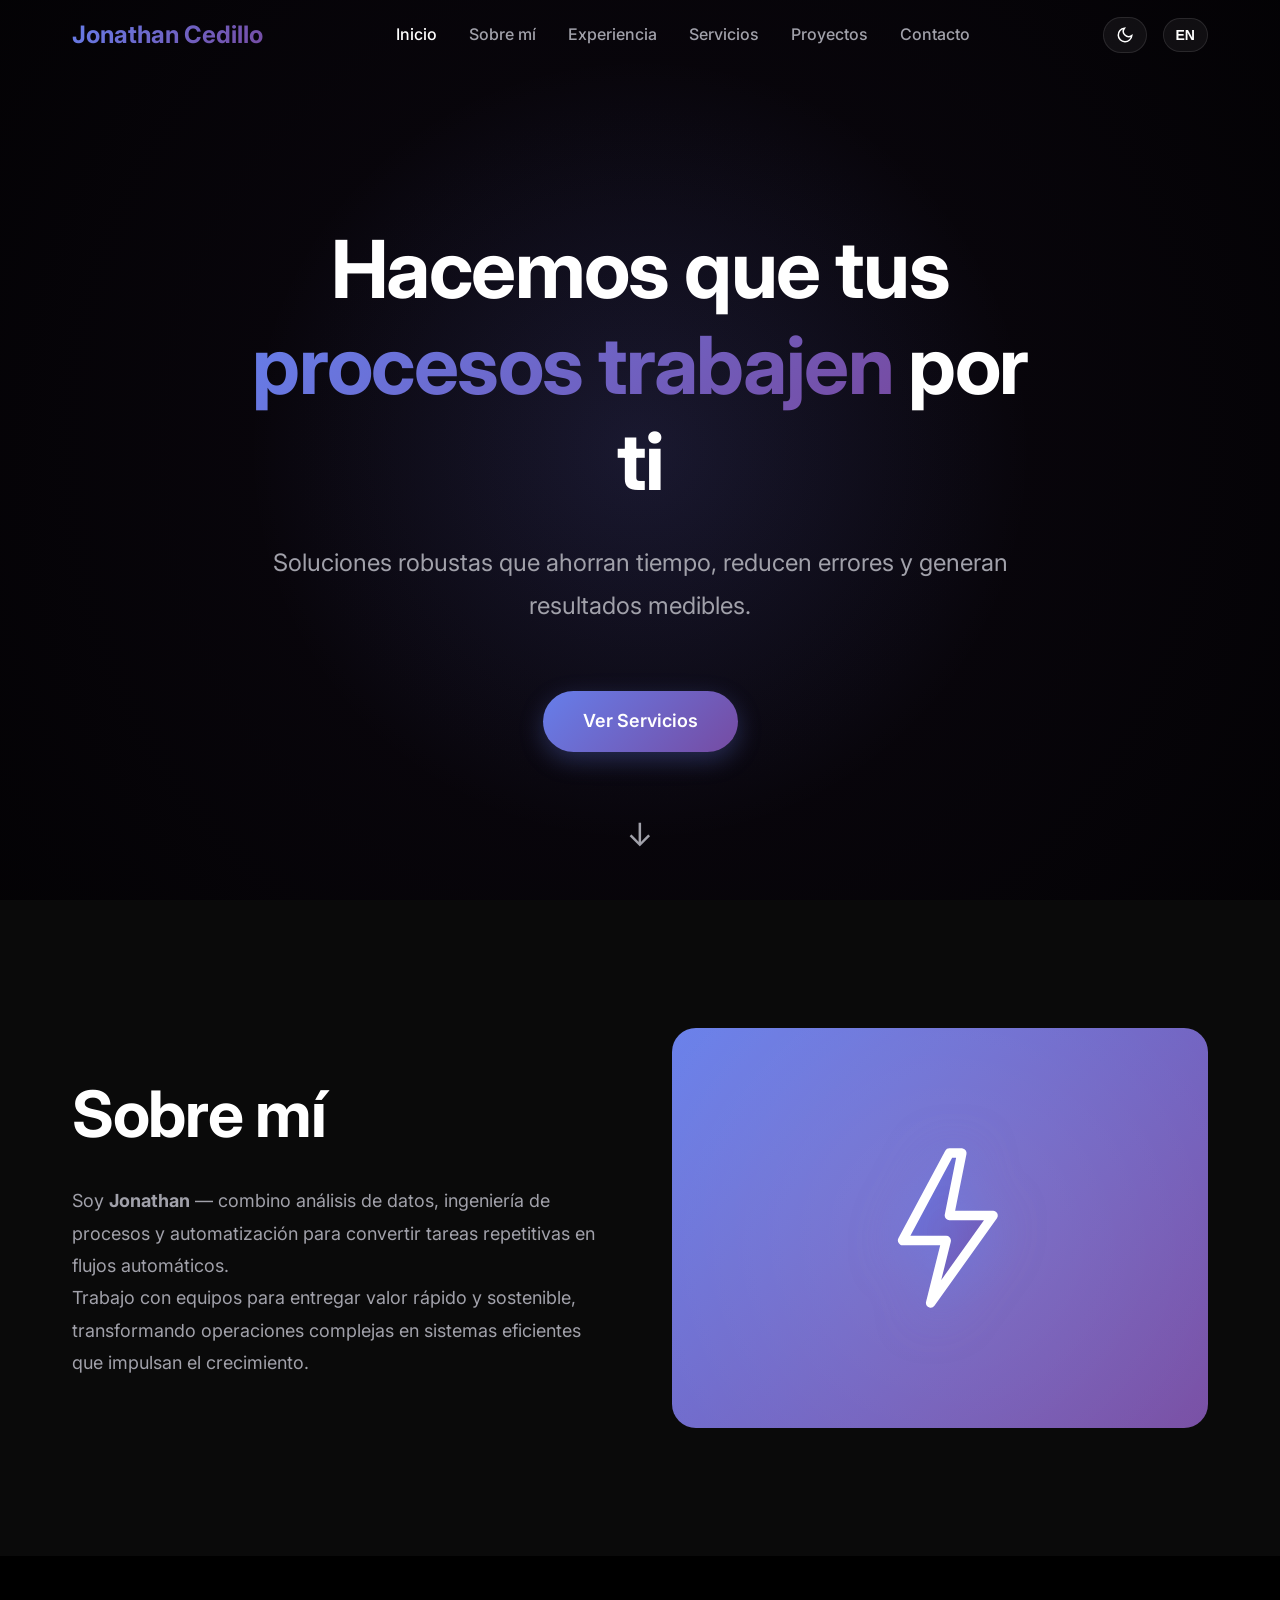
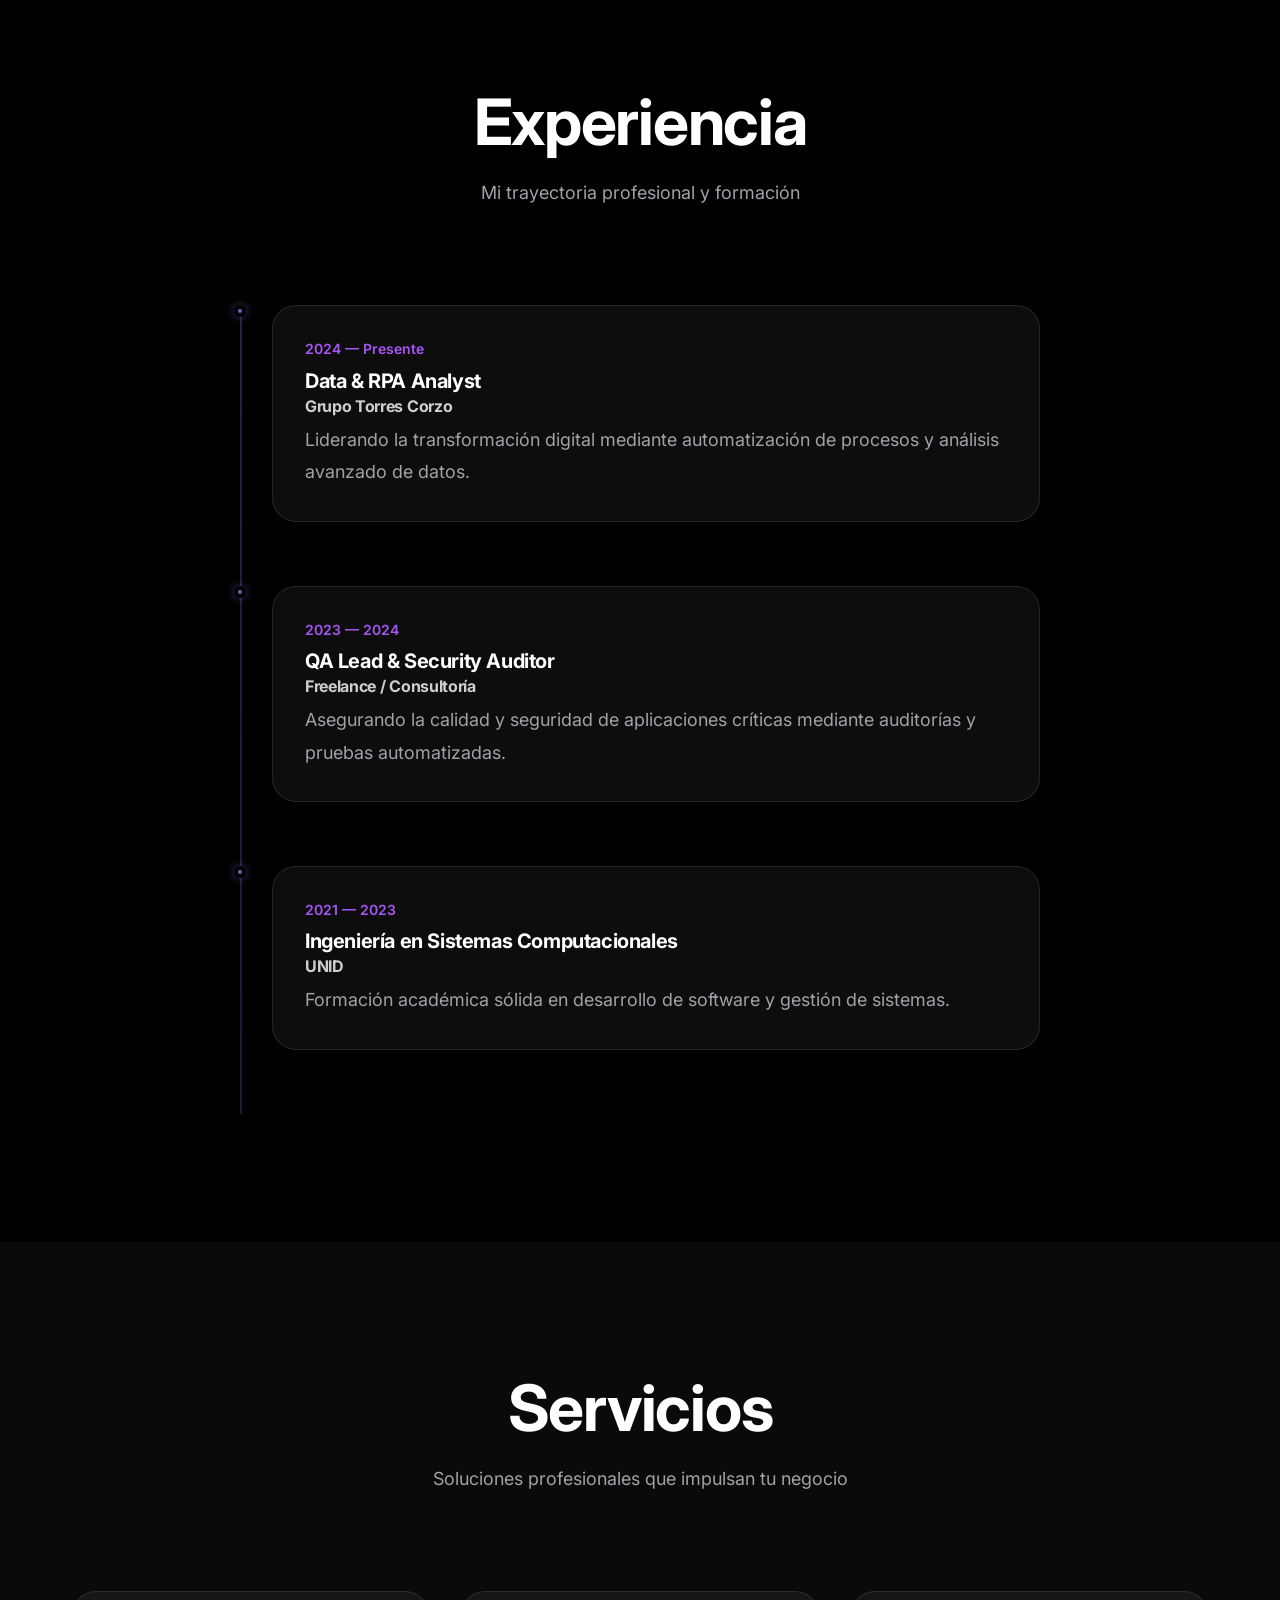
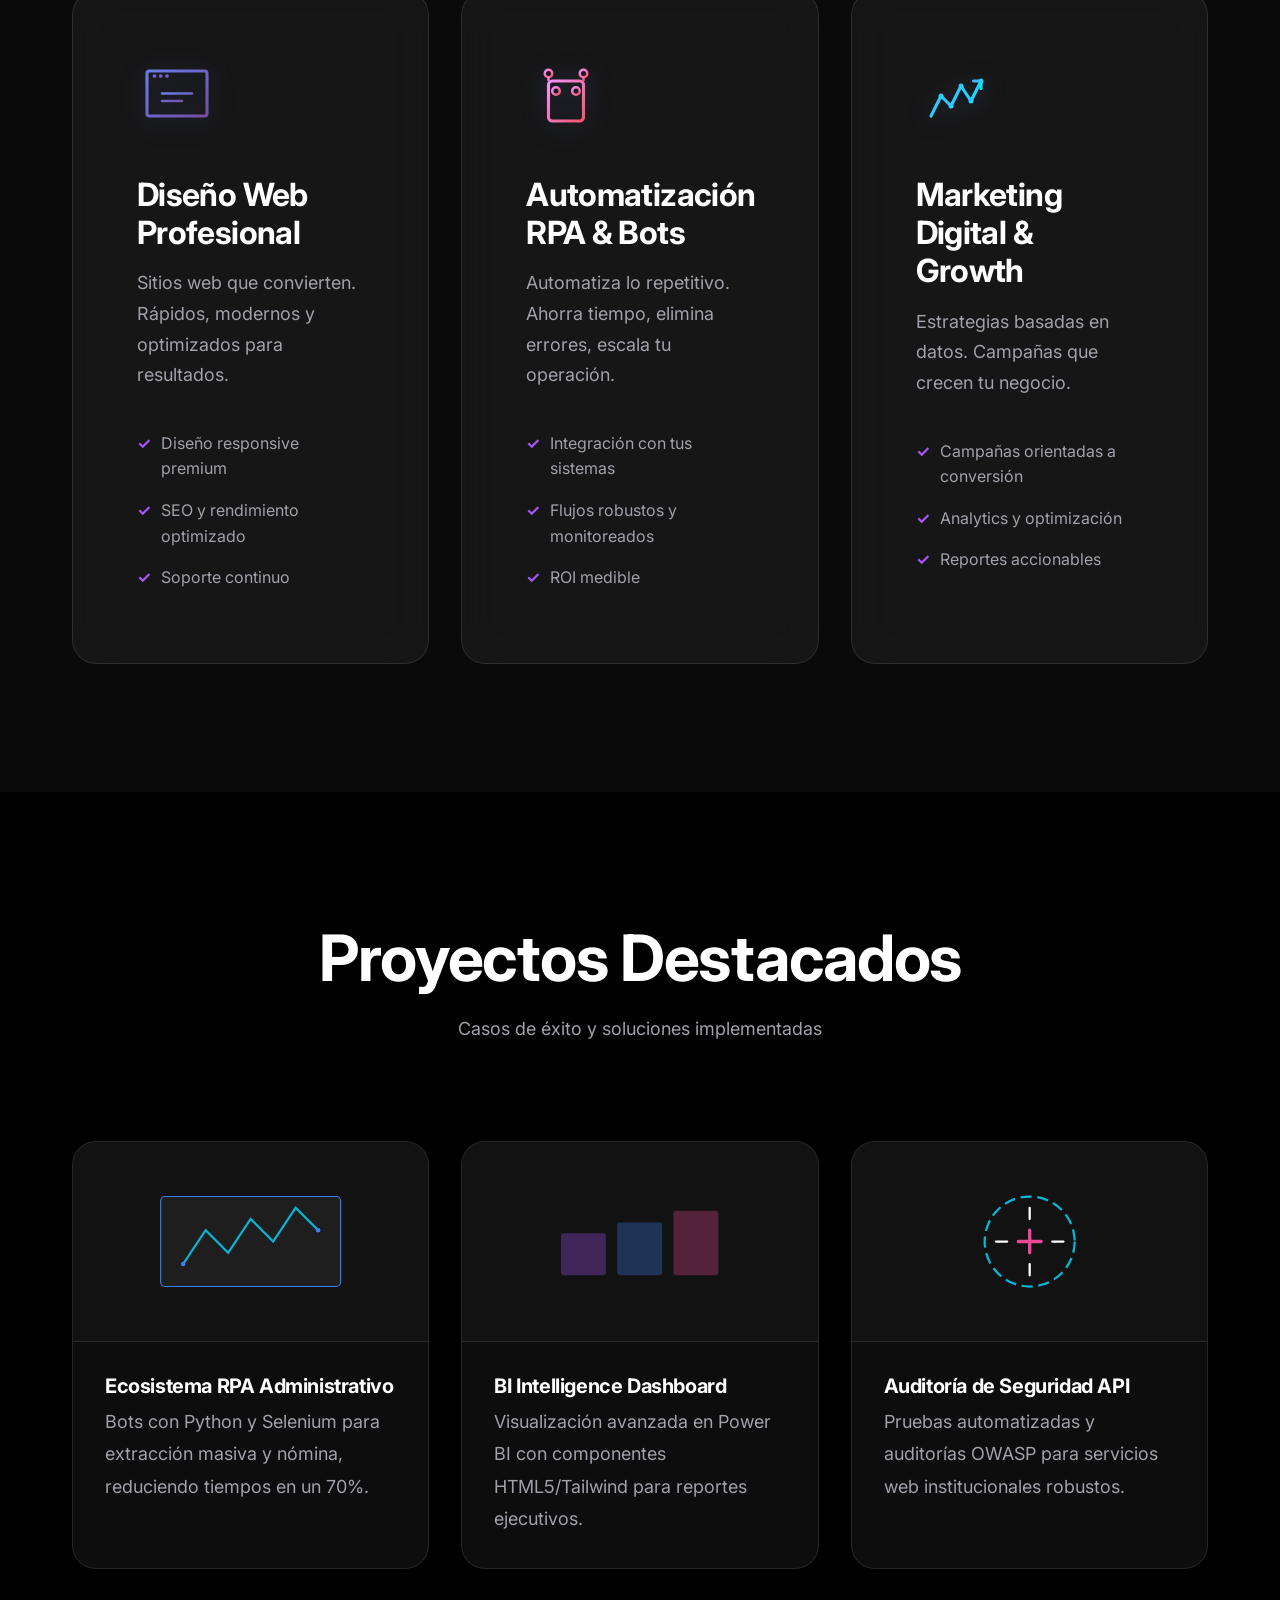
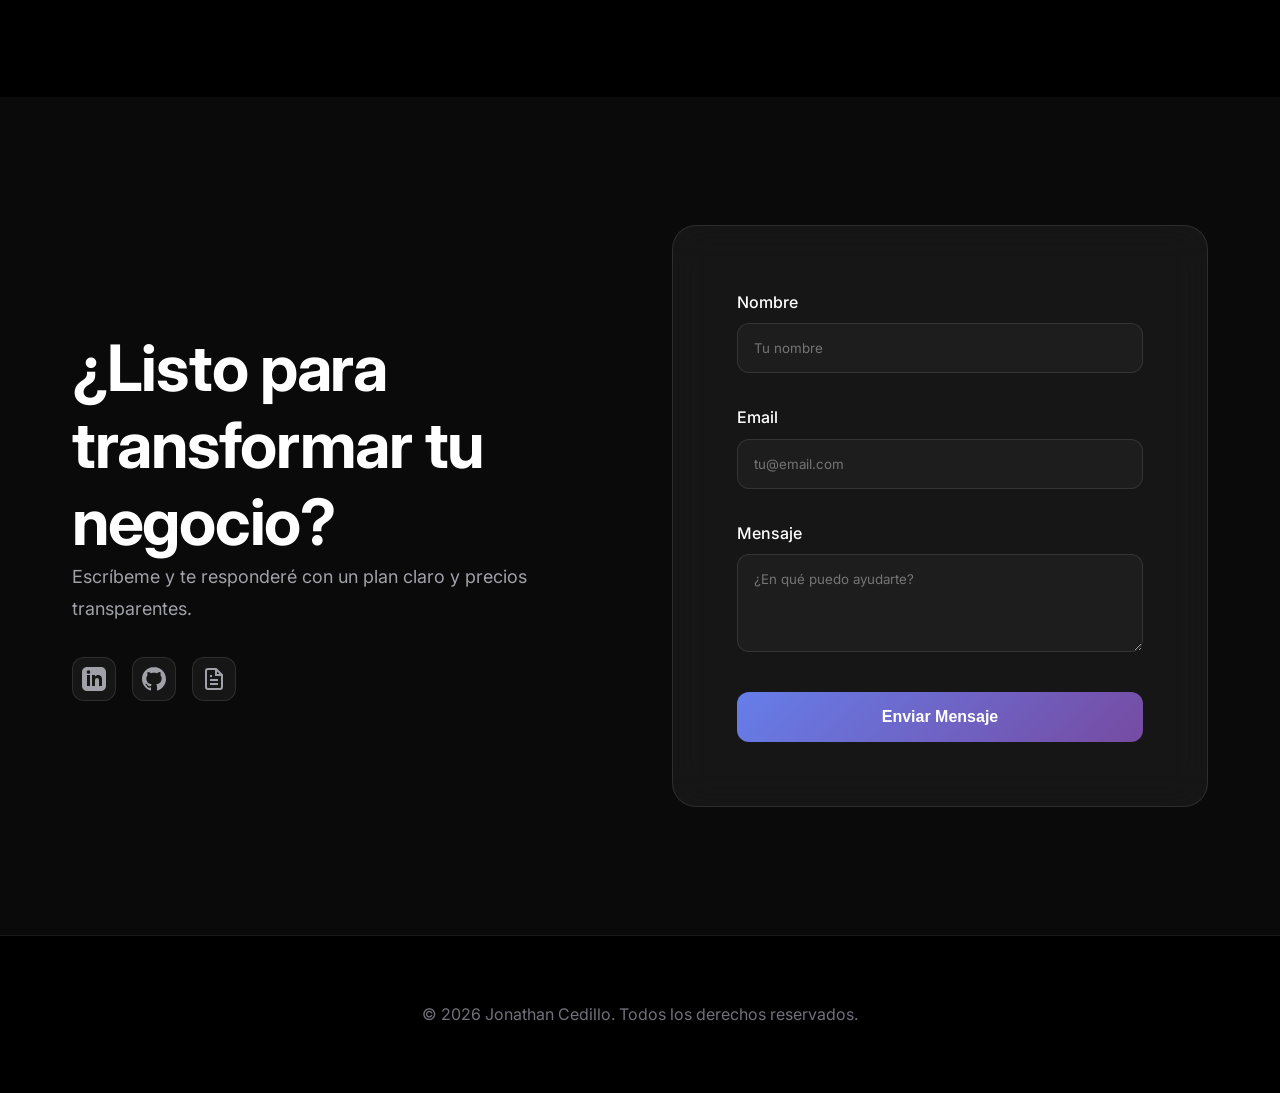
==== commit 9a5c1396: "I have updated the codebase to functionalize the contact form and remove direct contact links. - I r" ====
--- a/index.html
+++ b/index.html
@@ -316,21 +316,6 @@
                         Escríbeme y te responderé con un plan claro y precios transparentes.
                     </p>
 
-                    <div class="contact-links">
-                        <a href="tel:+52444258337" class="contact-item">
-                            <svg viewBox="0 0 24 24" fill="none" stroke="currentColor" stroke-width="2">
-                                <path d="M22 16.92v3a2 2 0 01-2.18 2 19.79 19.79 0 01-8.63-3.07 19.5 19.5 0 01-6-6 19.79 19.79 0 01-3.07-8.67A2 2 0 014.11 2h3a2 2 0 012 1.72 12.84 12.84 0 00.7 2.81 2 2 0 01-.45 2.11L8.09 9.91a16 16 0 006 6l1.27-1.27a2 2 0 012.11-.45 12.84 12.84 0 002.81.7A2 2 0 0122 16.92z"/>
-                            </svg>
-                            <span>444 258 337</span>
-                        </a>
-                        <a href="mailto:jonathancarreon@hotmail.com" class="contact-item">
-                            <svg viewBox="0 0 24 24" fill="none" stroke="currentColor" stroke-width="2">
-                                <path d="M4 4h16c1.1 0 2 .9 2 2v12c0 1.1-.9 2-2 2H4c-1.1 0-2-.9-2-2V6c0-1.1.9-2 2-2z"/>
-                                <polyline points="22,6 12,13 2,6"/>
-                            </svg>
-                            <span>jonathancarreon@hotmail.com</span>
-                        </a>
-                    </div>
 
                     <div class="social-icons">
                         <a href="#" class="social-icon" aria-label="LinkedIn" target="_blank">
@@ -356,7 +341,7 @@
                 </div>
 
                 <div class="contact-form-container glass" data-animate>
-                    <form action="https://formspree.io/f/tu-id" method="POST" id="contact-form">
+                    <form action="https://formspree.io/jonathancarreon@hotmail.com" method="POST" id="contact-form">
                         <div class="form-group">
                             <label for="name" data-i18n="form-name">Nombre</label>
                             <input type="text" id="name" name="name" required placeholder="Tu nombre">
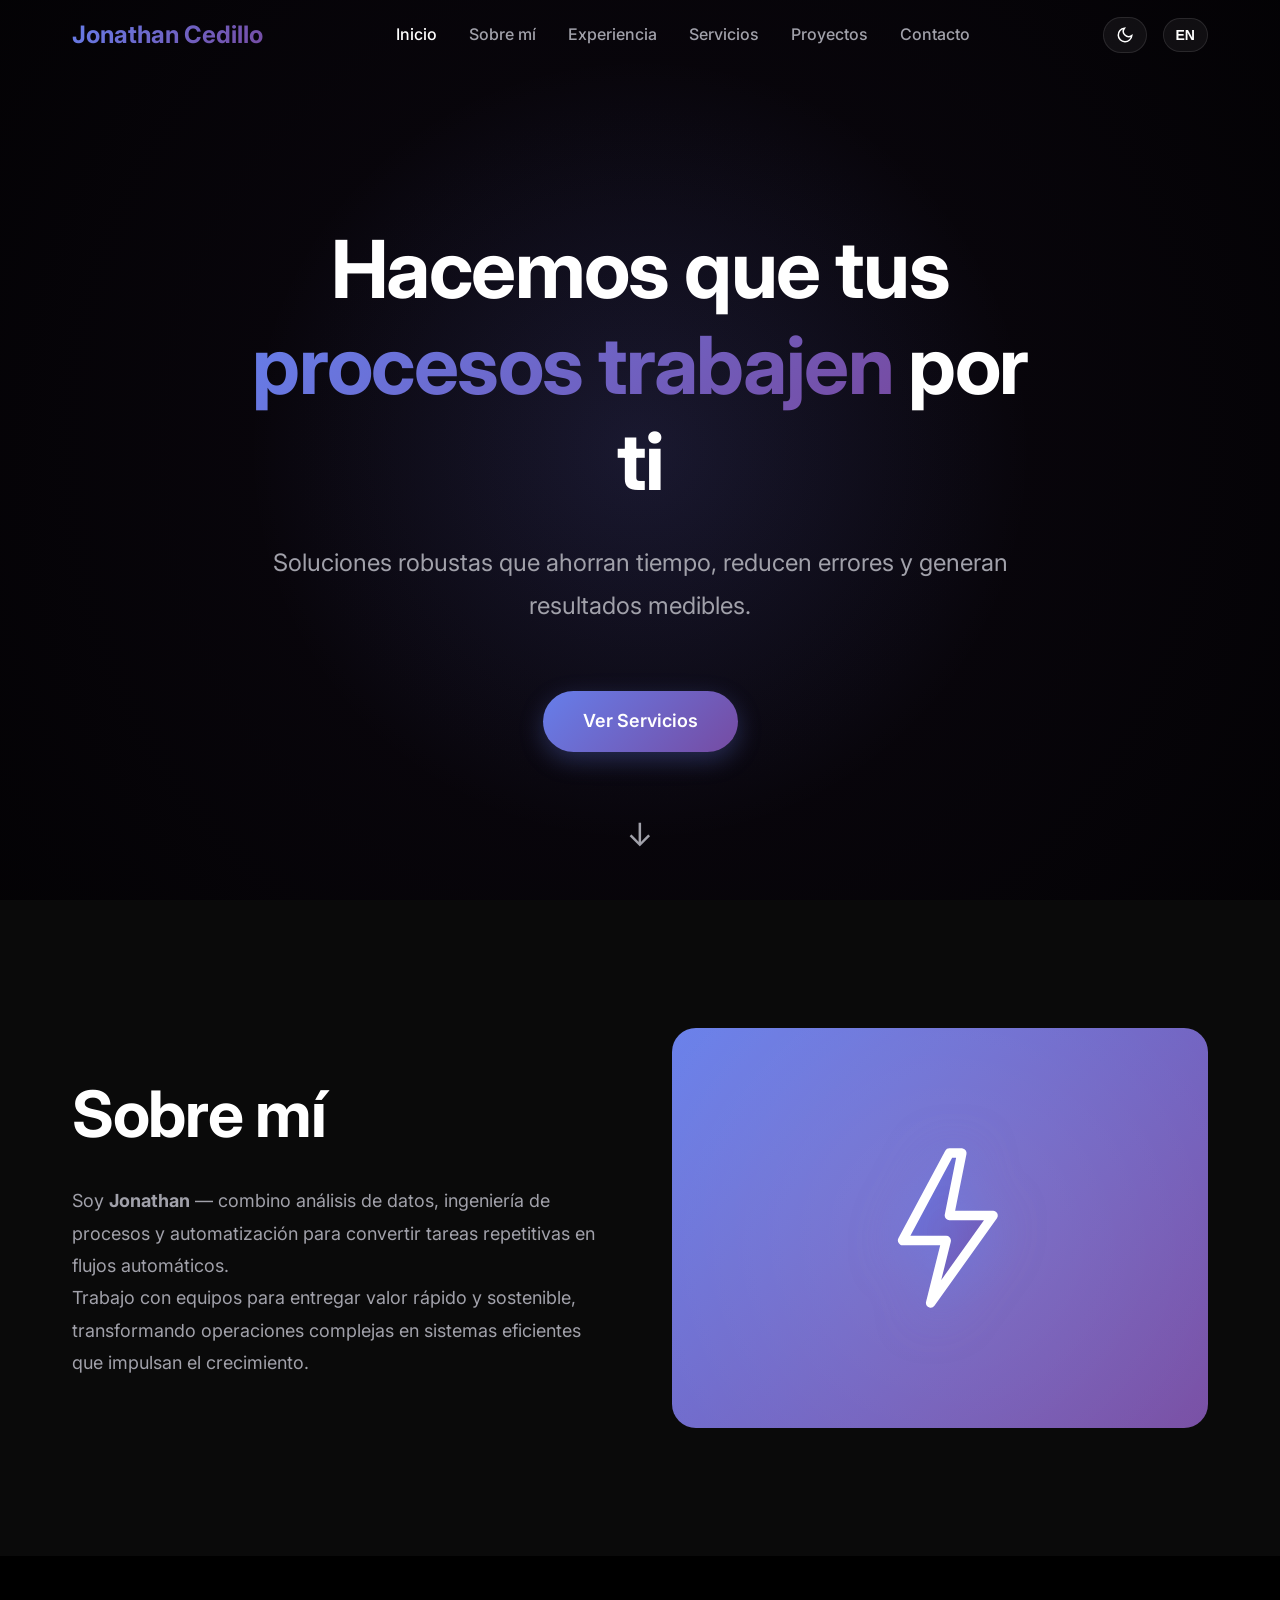
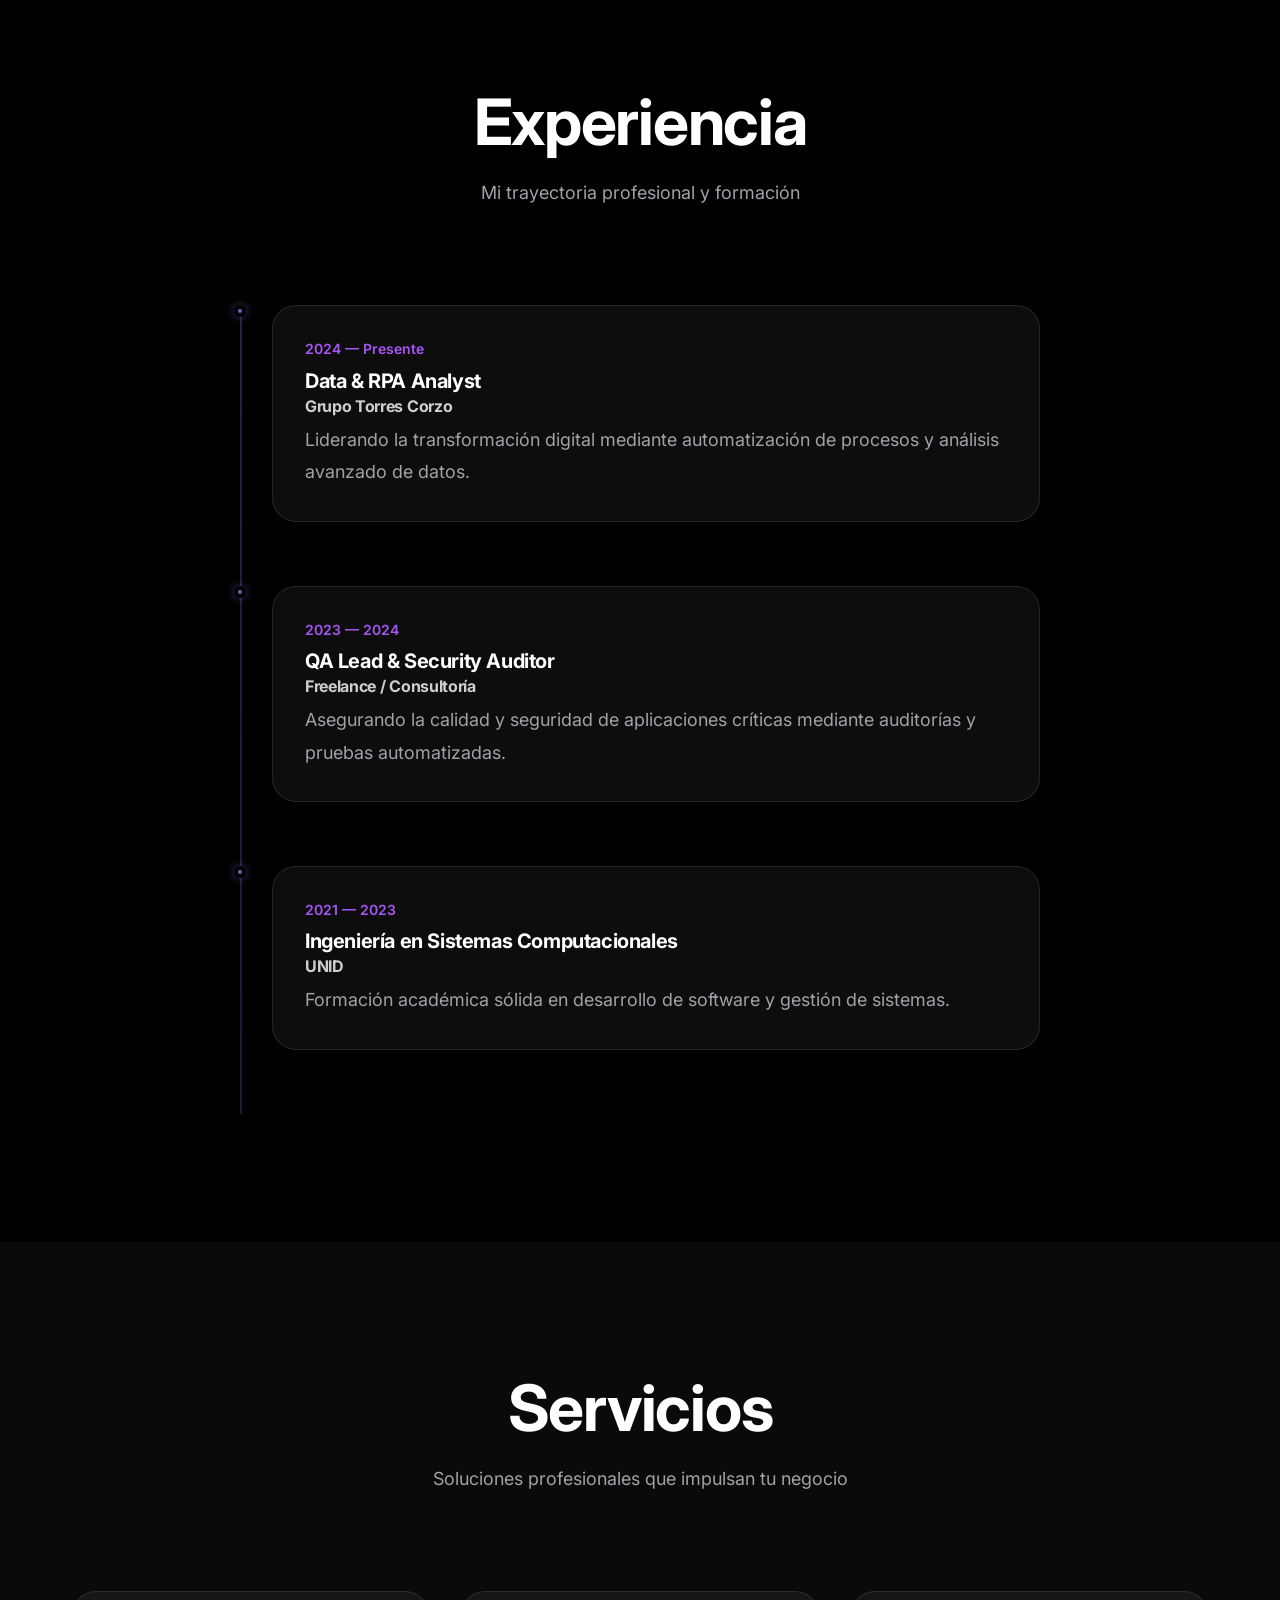
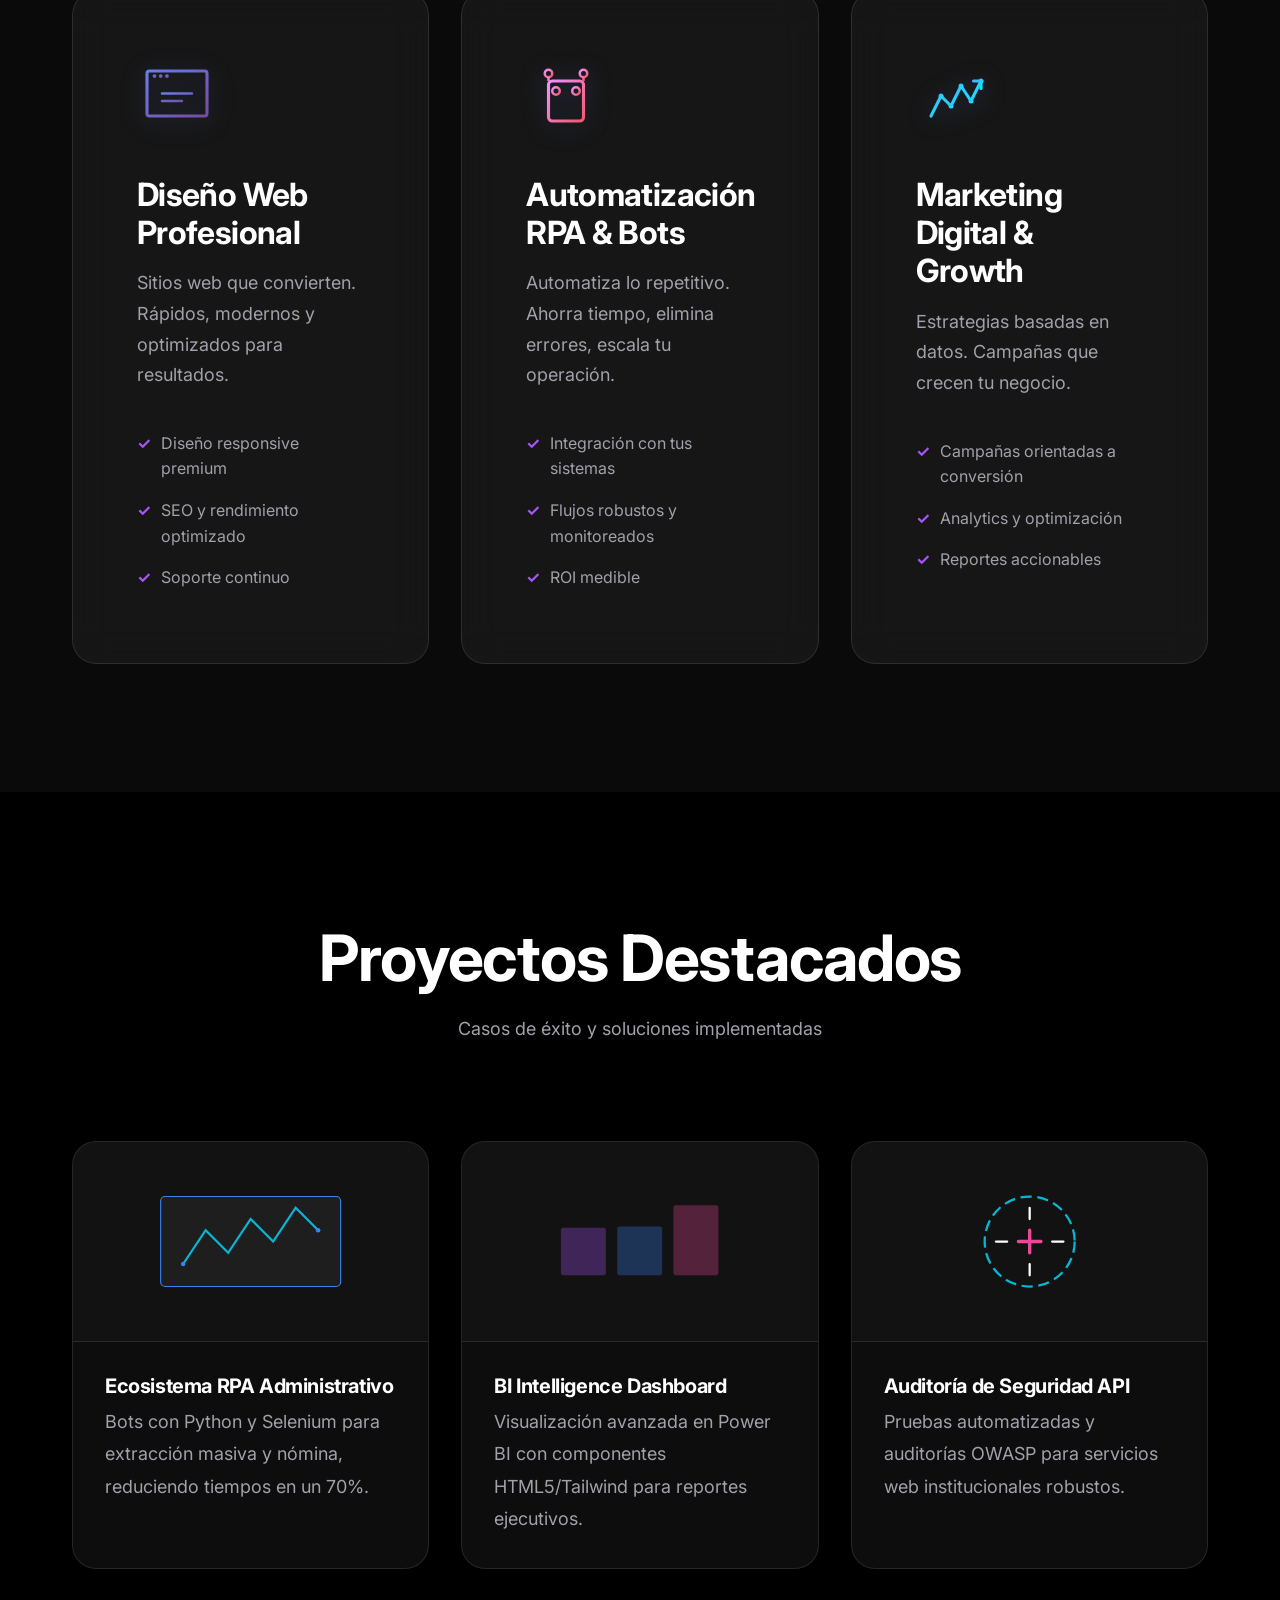
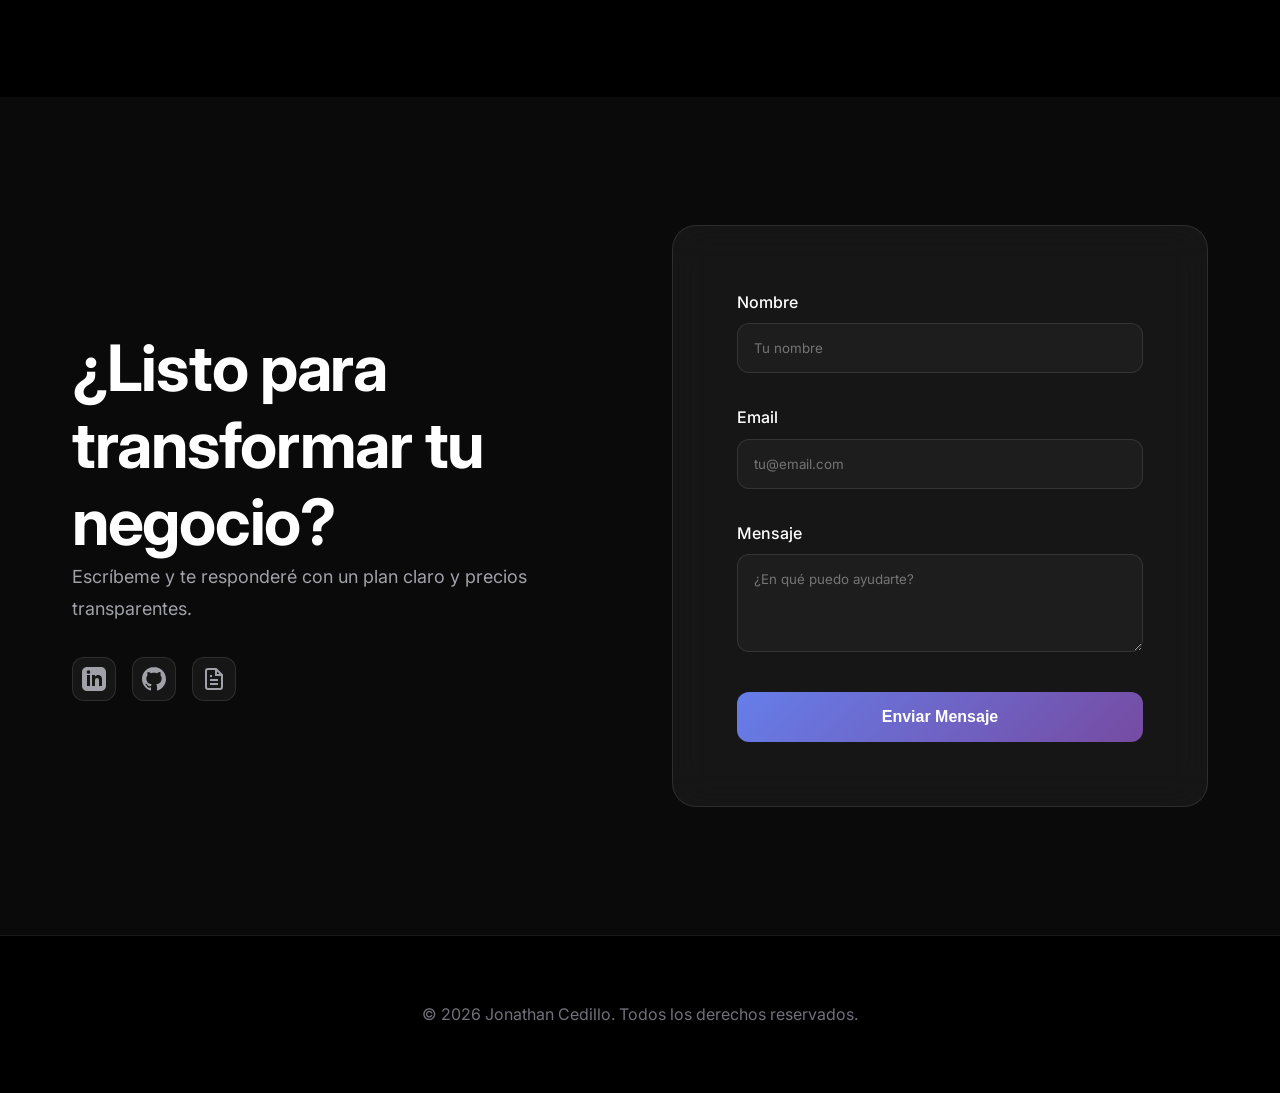
==== commit ed915fea: "fix: remove direct contact info and implement AJAX form submission - Removed direct phone and email " ====
--- a/index.html
+++ b/index.html
@@ -341,7 +341,7 @@
                 </div>
 
                 <div class="contact-form-container glass" data-animate>
-                    <form action="https://formspree.io/jonathancarreon@hotmail.com" method="POST" id="contact-form">
+                    <form action="https://formspree.io/f/tu-id" method="POST" id="contact-form">
                         <div class="form-group">
                             <label for="name" data-i18n="form-name">Nombre</label>
                             <input type="text" id="name" name="name" required placeholder="Tu nombre">
@@ -355,6 +355,7 @@
                             <textarea id="message" name="message" rows="4" required placeholder="¿En qué puedo ayudarte?"></textarea>
                         </div>
                         <button type="submit" class="submit-btn" data-i18n="form-submit">Enviar Mensaje</button>
+                        <div id="form-status" class="form-status"></div>
                     </form>
                 </div>
             </div>
--- a/styles.css
+++ b/styles.css
@@ -913,6 +913,41 @@
 .submit-btn:hover {
   transform: translateY(-2px);
   box-shadow: var(--shadow-glow);
+}
+
+.submit-btn:disabled {
+  opacity: 0.7;
+  cursor: not-allowed;
+  transform: none;
+}
+
+.form-status {
+  margin-top: 1rem;
+  padding: 1rem;
+  border-radius: 12px;
+  font-size: 0.9rem;
+  text-align: center;
+  display: none;
+  animation: fadeIn 0.3s ease;
+}
+
+.form-status.success {
+  display: block;
+  background: rgba(34, 197, 94, 0.1);
+  color: #22c55e;
+  border: 1px solid rgba(34, 197, 94, 0.2);
+}
+
+.form-status.error {
+  display: block;
+  background: rgba(239, 68, 68, 0.1);
+  color: #ef4444;
+  border: 1px solid rgba(239, 68, 68, 0.2);
+}
+
+@keyframes fadeIn {
+  from { opacity: 0; transform: translateY(-10px); }
+  to { opacity: 1; transform: translateY(0); }
 }
 
 /* ============================================
